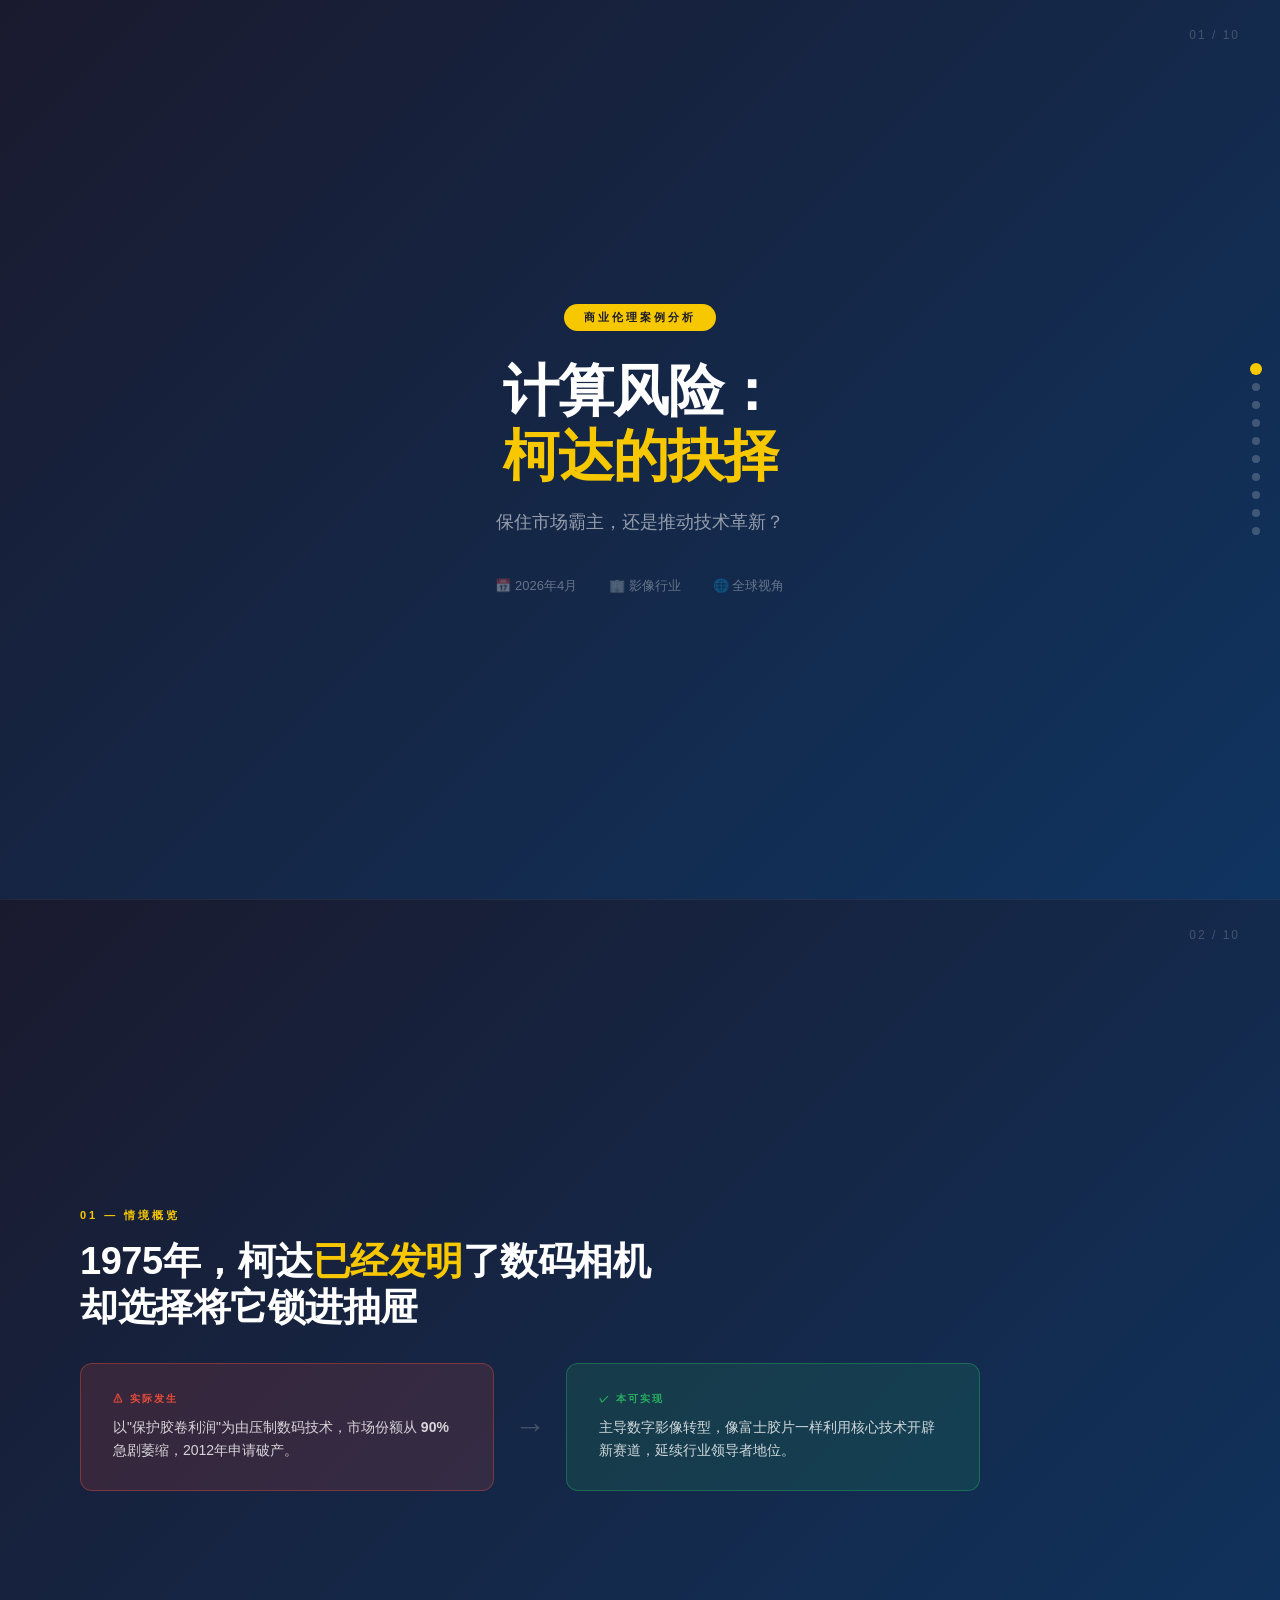
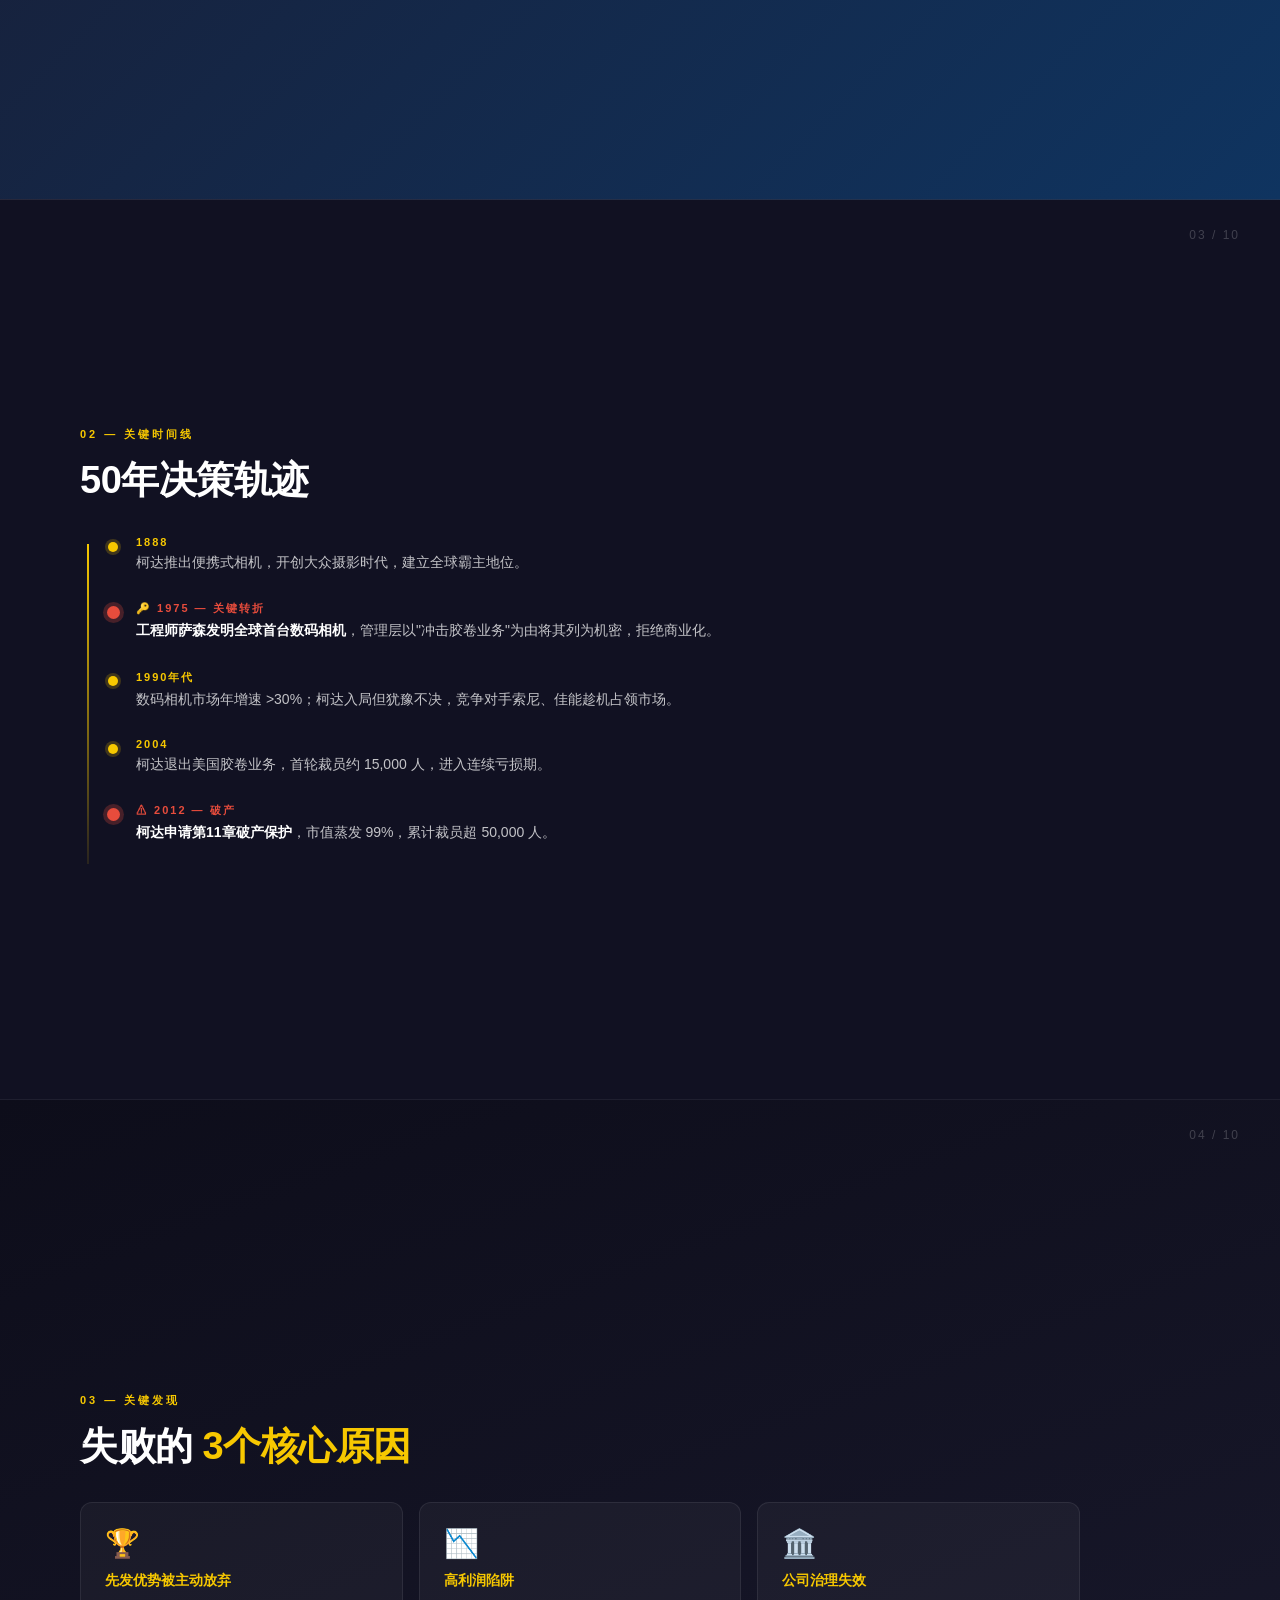
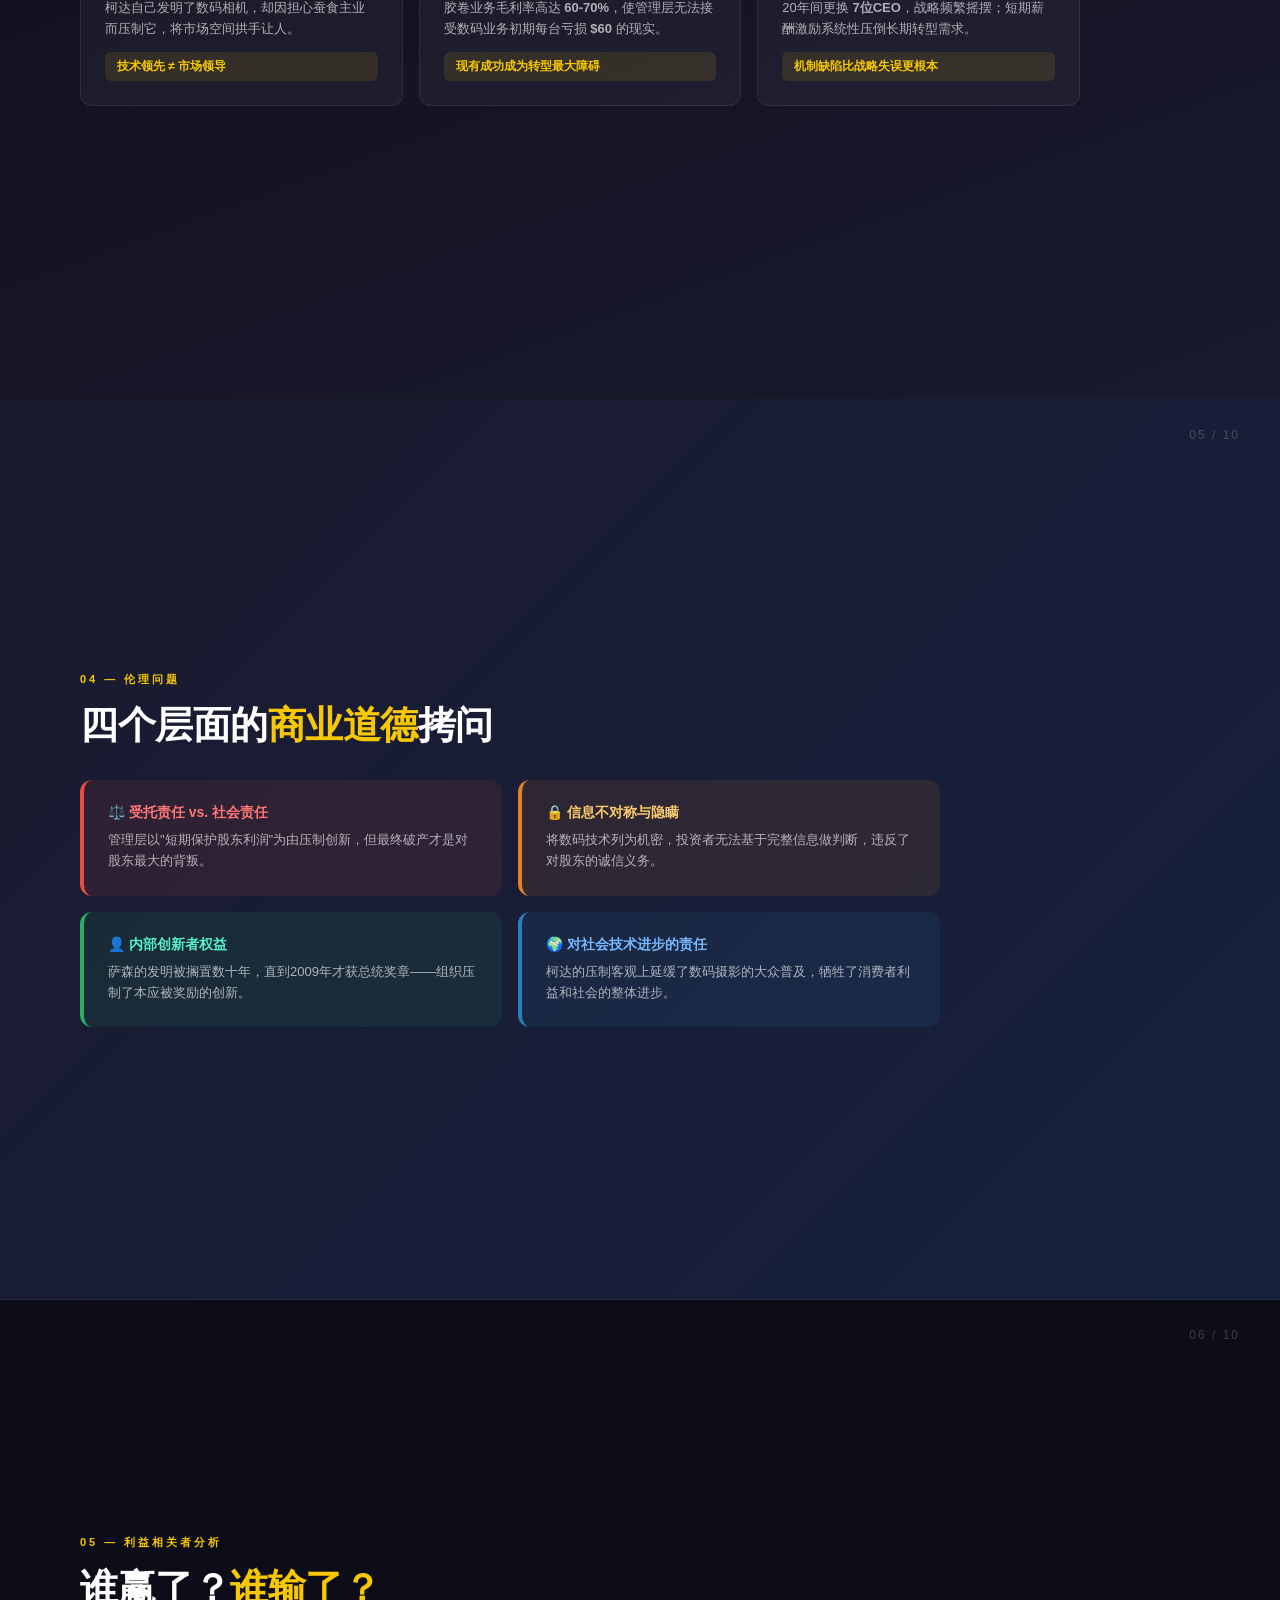
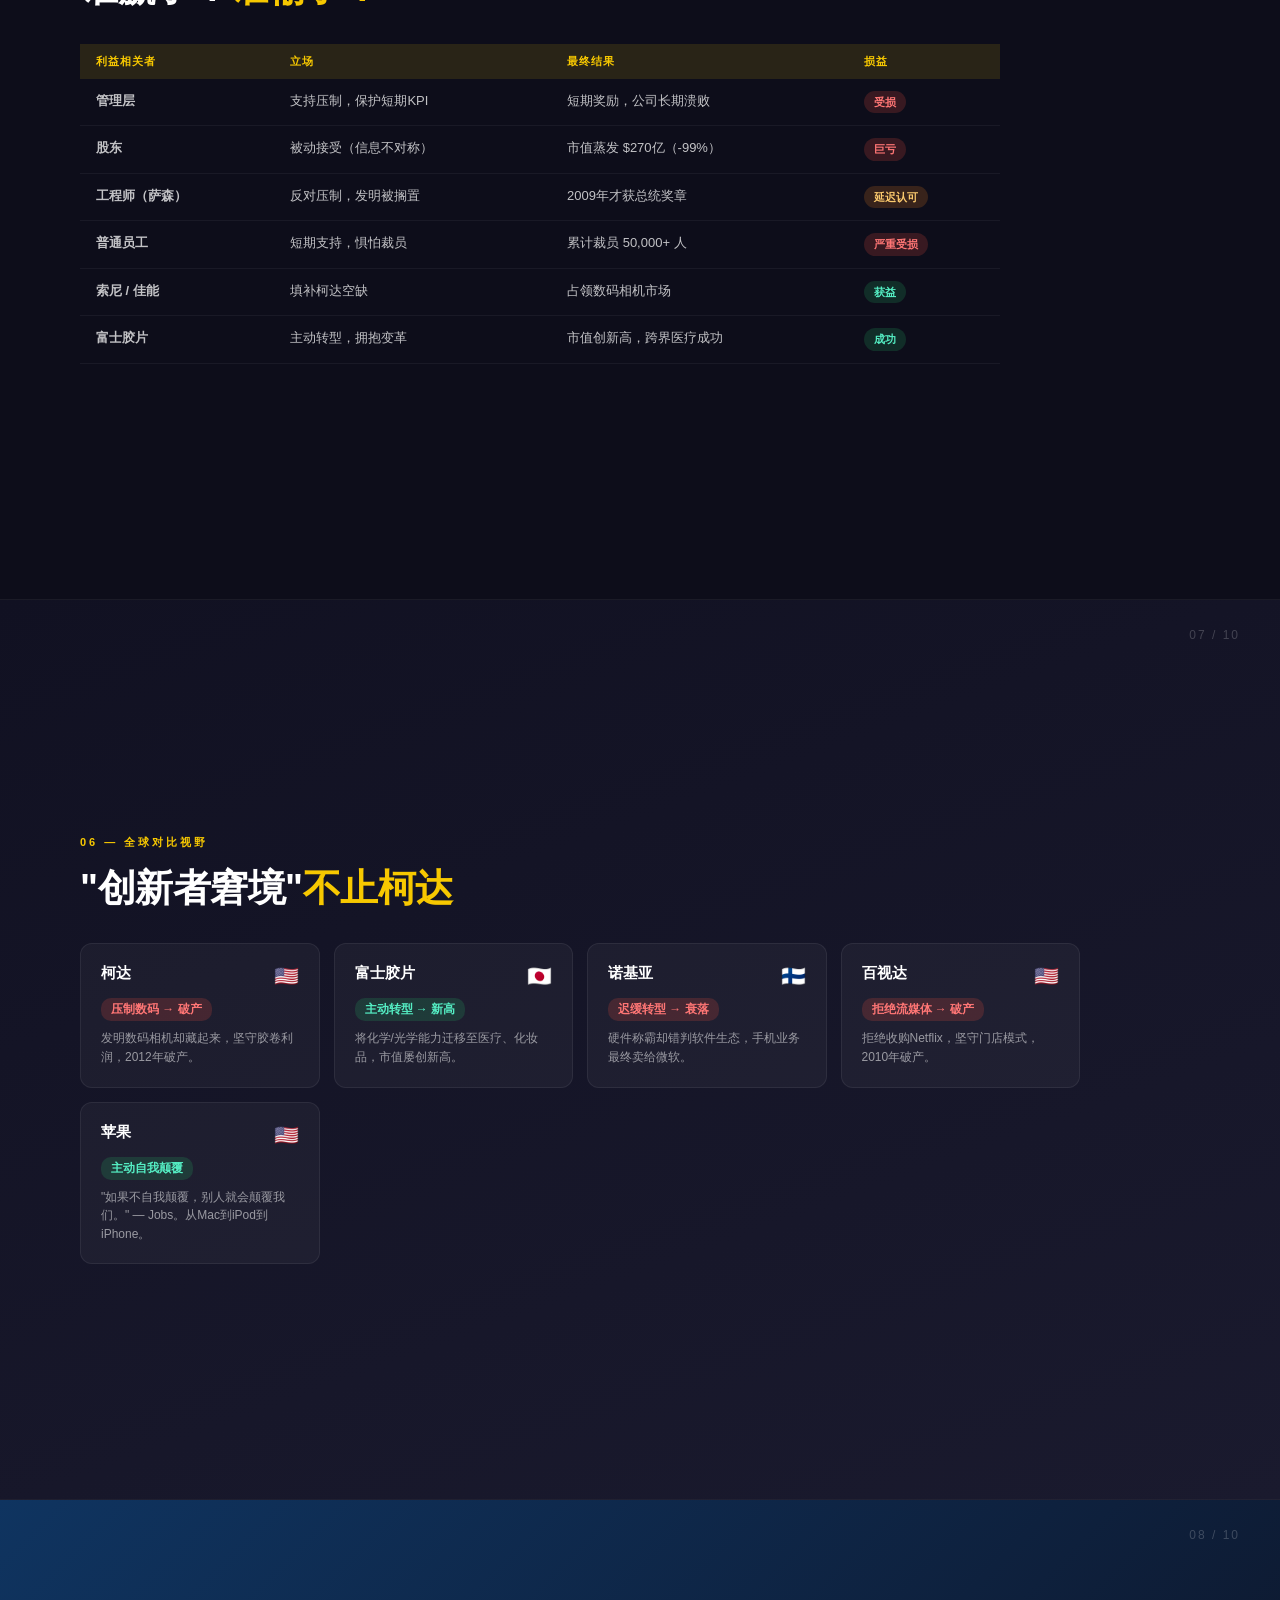
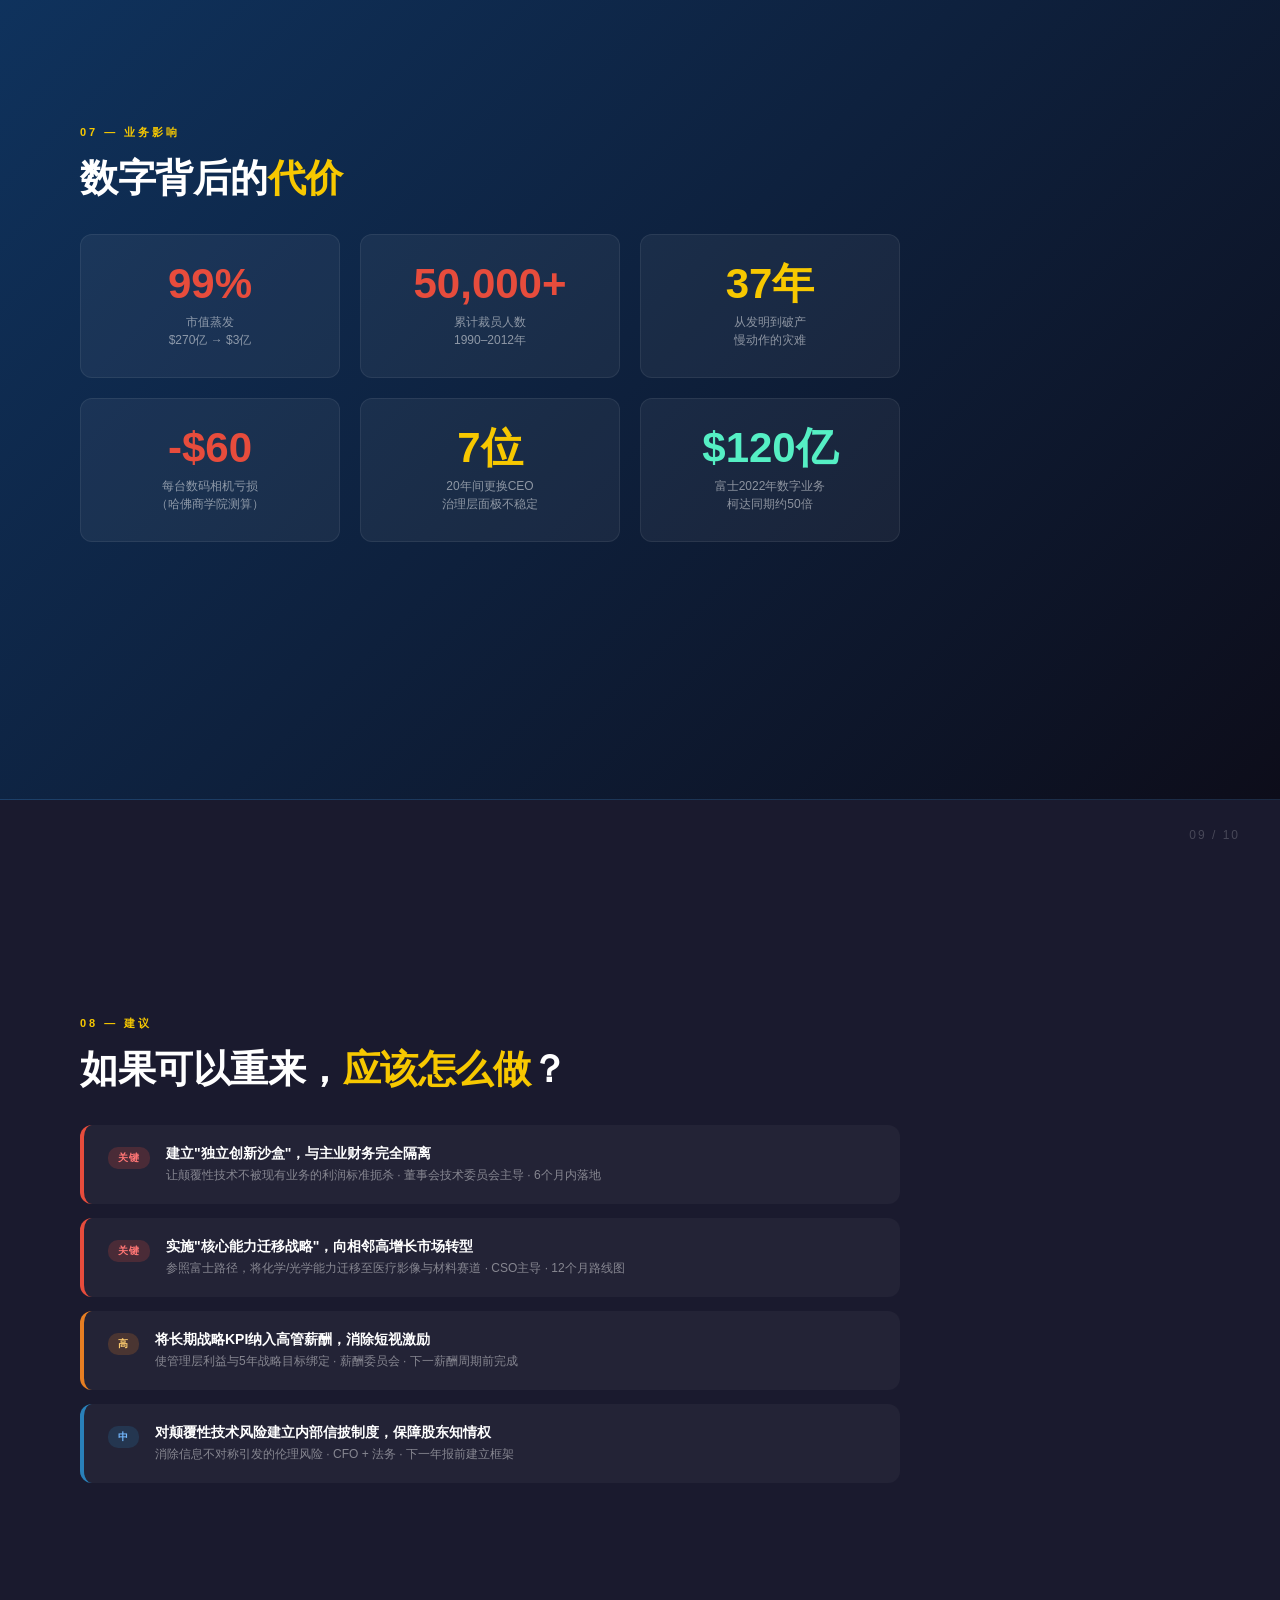
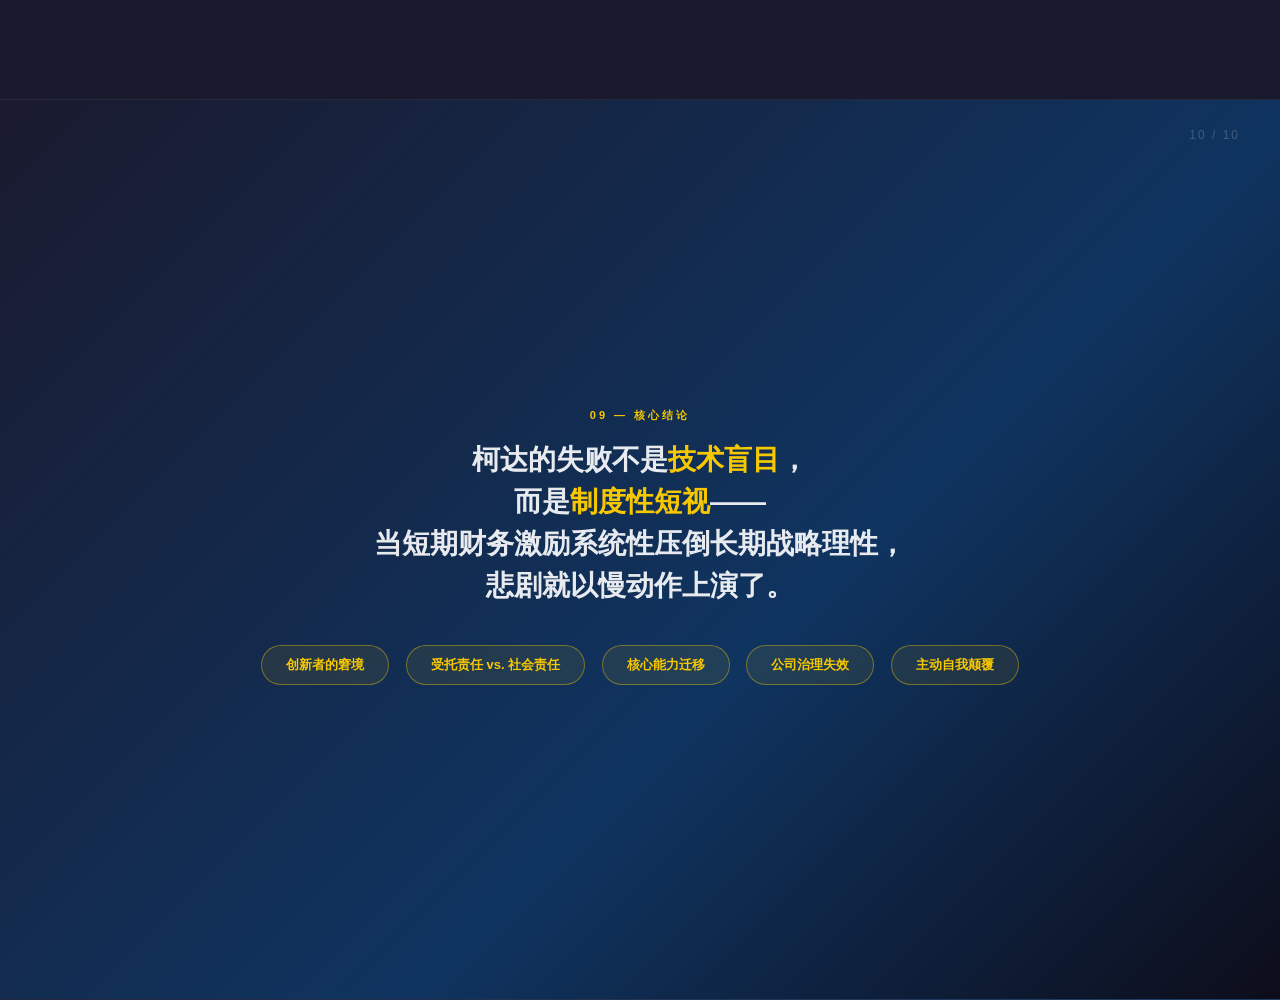
==== Kodak/index.html @ 35715a2c "update" ====
<!DOCTYPE html>
<html lang="zh-CN">
<head>
<meta charset="UTF-8">
<meta name="viewport" content="width=device-width, initial-scale=1.0">
<title>计算风险：柯达的抉择</title>
<link rel="stylesheet" href="./CSS/style.css">
</head>
<body>

<!-- NAV DOTS -->
<nav class="nav-dots">
  <a class="dot" href="#s0" title="封面"></a>
  <a class="dot" href="#s1" title="情境"></a>
  <a class="dot" href="#s2" title="时间线"></a>
  <a class="dot" href="#s3" title="发现"></a>
  <a class="dot" href="#s4" title="伦理"></a>
  <a class="dot" href="#s5" title="利益相关者"></a>
  <a class="dot" href="#s6" title="全球对比"></a>
  <a class="dot" href="#s7" title="影响"></a>
  <a class="dot" href="#s8" title="建议"></a>
  <a class="dot" href="#s9" title="结论"></a>
</nav>

<!-- ── SLIDE 0: COVER ── -->
<section id="s0" class="slide cover">
  <div class="cover-badge">商业伦理案例分析</div>
  <h1>计算风险：<br><em>柯达的抉择</em></h1>
  <p class="cover-sub">保住市场霸主，还是推动技术革新？</p>
  <div class="cover-meta">
    <span>📅 2026年4月</span>
    <span>🏢 影像行业</span>
    <span>🌐 全球视角</span>
  </div>
  <div class="slide-num">01 / 10</div>
</section>

<!-- ── SLIDE 1: SITUATION ── -->
<section id="s1" class="slide situation-bg">
  <div class="label">01 — 情境概览</div>
  <h2>1975年，柯达<em>已经发明</em>了数码相机<br>却选择将它锁进抽屉</h2>
  <div class="gap-row">
    <div class="gap-box now">
      <div class="tag">⚠ 实际发生</div>
      <p>以"保护胶卷利润"为由压制数码技术，市场份额从 <strong>90%</strong> 急剧萎缩，2012年申请破产。</p>
    </div>
    <div class="arrow-mid">→</div>
    <div class="gap-box goal">
      <div class="tag">✓ 本可实现</div>
      <p>主导数字影像转型，像富士胶片一样利用核心技术开辟新赛道，延续行业领导者地位。</p>
    </div>
  </div>
  <div class="slide-num">02 / 10</div>
</section>

<!-- ── SLIDE 2: TIMELINE ── -->
<section id="s2" class="slide timeline-bg">
  <div class="label">02 — 关键时间线</div>
  <h2>50年决策轨迹</h2>
  <div class="tl-wrap">
    <div class="tl-item">
      <div class="tl-year">1888</div>
      <div class="tl-text">柯达推出便携式相机，开创大众摄影时代，建立全球霸主地位。</div>
    </div>
    <div class="tl-item key">
      <div class="tl-year">🔑 1975 — 关键转折</div>
      <div class="tl-text"><strong>工程师萨森发明全球首台数码相机</strong>，管理层以"冲击胶卷业务"为由将其列为机密，拒绝商业化。</div>
    </div>
    <div class="tl-item">
      <div class="tl-year">1990年代</div>
      <div class="tl-text">数码相机市场年增速 >30%；柯达入局但犹豫不决，竞争对手索尼、佳能趁机占领市场。</div>
    </div>
    <div class="tl-item">
      <div class="tl-year">2004</div>
      <div class="tl-text">柯达退出美国胶卷业务，首轮裁员约 15,000 人，进入连续亏损期。</div>
    </div>
    <div class="tl-item key">
      <div class="tl-year">⚠ 2012 — 破产</div>
      <div class="tl-text"><strong>柯达申请第11章破产保护</strong>，市值蒸发 99%，累计裁员超 50,000 人。</div>
    </div>
  </div>
  <div class="slide-num">03 / 10</div>
</section>

<!-- ── SLIDE 3: KEY FINDINGS ── -->
<section id="s3" class="slide findings-bg">
  <div class="label">03 — 关键发现</div>
  <h2>失败的 <em>3个核心原因</em></h2>
  <div class="finding-grid">
    <div class="fcard">
      <div class="fcard-icon">🏆</div>
      <div class="fcard-title">先发优势被主动放弃</div>
      <div class="fcard-text">柯达自己发明了数码相机，却因担心蚕食主业而压制它，将市场空间拱手让人。</div>
      <div class="fcard-impact">技术领先 ≠ 市场领导</div>
    </div>
    <div class="fcard">
      <div class="fcard-icon">📉</div>
      <div class="fcard-title">高利润陷阱</div>
      <div class="fcard-text">胶卷业务毛利率高达 <strong>60-70%</strong>，使管理层无法接受数码业务初期每台亏损 <strong>$60</strong> 的现实。</div>
      <div class="fcard-impact">现有成功成为转型最大障碍</div>
    </div>
    <div class="fcard">
      <div class="fcard-icon">🏛️</div>
      <div class="fcard-title">公司治理失效</div>
      <div class="fcard-text">20年间更换 <strong>7位CEO</strong>，战略频繁摇摆；短期薪酬激励系统性压倒长期转型需求。</div>
      <div class="fcard-impact">机制缺陷比战略失误更根本</div>
    </div>
  </div>
  <div class="slide-num">04 / 10</div>
</section>

<!-- ── SLIDE 4: ETHICS ── -->
<section id="s4" class="slide ethics-bg">
  <div class="label">04 — 伦理问题</div>
  <h2>四个层面的<em>商业道德</em>拷问</h2>
  <div class="ethics-grid">
    <div class="ecard red">
      <div class="ecard-title">⚖️ 受托责任 vs. 社会责任</div>
      <div class="ecard-text">管理层以"短期保护股东利润"为由压制创新，但最终破产才是对股东最大的背叛。</div>
    </div>
    <div class="ecard amber">
      <div class="ecard-title">🔒 信息不对称与隐瞒</div>
      <div class="ecard-text">将数码技术列为机密，投资者无法基于完整信息做判断，违反了对股东的诚信义务。</div>
    </div>
    <div class="ecard green">
      <div class="ecard-title">👤 内部创新者权益</div>
      <div class="ecard-text">萨森的发明被搁置数十年，直到2009年才获总统奖章——组织压制了本应被奖励的创新。</div>
    </div>
    <div class="ecard blue">
      <div class="ecard-title">🌍 对社会技术进步的责任</div>
      <div class="ecard-text">柯达的压制客观上延缓了数码摄影的大众普及，牺牲了消费者利益和社会的整体进步。</div>
    </div>
  </div>
  <div class="slide-num">05 / 10</div>
</section>

<!-- ── SLIDE 5: STAKEHOLDERS ── -->
<section id="s5" class="slide stake-bg">
  <div class="label">05 — 利益相关者分析</div>
  <h2>谁赢了？<em>谁输了？</em></h2>
  <table class="stake-table">
    <thead>
      <tr>
        <th>利益相关者</th>
        <th>立场</th>
        <th>最终结果</th>
        <th>损益</th>
      </tr>
    </thead>
    <tbody>
      <tr>
        <td><strong>管理层</strong></td>
        <td>支持压制，保护短期KPI</td>
        <td>短期奖励，公司长期溃败</td>
        <td><span class="badge badge-red">受损</span></td>
      </tr>
      <tr>
        <td><strong>股东</strong></td>
        <td>被动接受（信息不对称）</td>
        <td>市值蒸发 $270亿（-99%）</td>
        <td><span class="badge badge-red">巨亏</span></td>
      </tr>
      <tr>
        <td><strong>工程师（萨森）</strong></td>
        <td>反对压制，发明被搁置</td>
        <td>2009年才获总统奖章</td>
        <td><span class="badge badge-amber">延迟认可</span></td>
      </tr>
      <tr>
        <td><strong>普通员工</strong></td>
        <td>短期支持，惧怕裁员</td>
        <td>累计裁员 50,000+ 人</td>
        <td><span class="badge badge-red">严重受损</span></td>
      </tr>
      <tr>
        <td><strong>索尼 / 佳能</strong></td>
        <td>填补柯达空缺</td>
        <td>占领数码相机市场</td>
        <td><span class="badge badge-green">获益</span></td>
      </tr>
      <tr>
        <td><strong>富士胶片</strong></td>
        <td>主动转型，拥抱变革</td>
        <td>市值创新高，跨界医疗成功</td>
        <td><span class="badge badge-green">成功</span></td>
      </tr>
    </tbody>
  </table>
  <div class="slide-num">06 / 10</div>
</section>

<!-- ── SLIDE 6: GLOBAL ── -->
<section id="s6" class="slide global-bg">
  <div class="label">06 — 全球对比视野</div>
  <h2>"创新者窘境"<em>不止柯达</em></h2>
  <div class="compare-cards">
    <div class="ccard">
      <div class="ccard-top">
        <div class="ccard-name">柯达</div>
        <div class="ccard-country">🇺🇸</div>
      </div>
      <span class="ccard-result r-fail">压制数码 → 破产</span>
      <div class="ccard-text">发明数码相机却藏起来，坚守胶卷利润，2012年破产。</div>
    </div>
    <div class="ccard">
      <div class="ccard-top">
        <div class="ccard-name">富士胶片</div>
        <div class="ccard-country">🇯🇵</div>
      </div>
      <span class="ccard-result r-win">主动转型 → 新高</span>
      <div class="ccard-text">将化学/光学能力迁移至医疗、化妆品，市值屡创新高。</div>
    </div>
    <div class="ccard">
      <div class="ccard-top">
        <div class="ccard-name">诺基亚</div>
        <div class="ccard-country">🇫🇮</div>
      </div>
      <span class="ccard-result r-fail">迟缓转型 → 衰落</span>
      <div class="ccard-text">硬件称霸却错判软件生态，手机业务最终卖给微软。</div>
    </div>
    <div class="ccard">
      <div class="ccard-top">
        <div class="ccard-name">百视达</div>
        <div class="ccard-country">🇺🇸</div>
      </div>
      <span class="ccard-result r-fail">拒绝流媒体 → 破产</span>
      <div class="ccard-text">拒绝收购Netflix，坚守门店模式，2010年破产。</div>
    </div>
    <div class="ccard">
      <div class="ccard-top">
        <div class="ccard-name">苹果</div>
        <div class="ccard-country">🇺🇸</div>
      </div>
      <span class="ccard-result r-win">主动自我颠覆</span>
      <div class="ccard-text">"如果不自我颠覆，别人就会颠覆我们。" — Jobs。从Mac到iPod到iPhone。</div>
    </div>
  </div>
  <div class="slide-num">07 / 10</div>
</section>

<!-- ── SLIDE 7: NUMBERS ── -->
<section id="s7" class="slide impact-bg">
  <div class="label">07 — 业务影响</div>
  <h2>数字背后的<em>代价</em></h2>
  <div class="stat-grid">
    <div class="stat-box r">
      <div class="stat-num">99%</div>
      <div class="stat-label">市值蒸发<br>$270亿 → $3亿</div>
    </div>
    <div class="stat-box r">
      <div class="stat-num">50,000+</div>
      <div class="stat-label">累计裁员人数<br>1990–2012年</div>
    </div>
    <div class="stat-box y">
      <div class="stat-num">37年</div>
      <div class="stat-label">从发明到破产<br>慢动作的灾难</div>
    </div>
    <div class="stat-box r">
      <div class="stat-num">-$60</div>
      <div class="stat-label">每台数码相机亏损<br>（哈佛商学院测算）</div>
    </div>
    <div class="stat-box y">
      <div class="stat-num">7位</div>
      <div class="stat-label">20年间更换CEO<br>治理层面极不稳定</div>
    </div>
    <div class="stat-box g">
      <div class="stat-num">$120亿</div>
      <div class="stat-label">富士2022年数字业务<br>柯达同期约50倍</div>
    </div>
  </div>
  <div class="slide-num">08 / 10</div>
</section>

<!-- ── SLIDE 8: RECOMMENDATIONS ── -->
<section id="s8" class="slide rec-bg">
  <div class="label">08 — 建议</div>
  <h2>如果可以重来，<em>应该怎么做</em>？</h2>
  <div class="rec-list">
    <div class="rec-item c1">
      <span class="rec-priority p-crit">关键</span>
      <div class="rec-body">
        <div class="rec-title">建立"独立创新沙盒"，与主业财务完全隔离</div>
        <div class="rec-meta">让颠覆性技术不被现有业务的利润标准扼杀 · 董事会技术委员会主导 · 6个月内落地</div>
      </div>
    </div>
    <div class="rec-item c2">
      <span class="rec-priority p-crit">关键</span>
      <div class="rec-body">
        <div class="rec-title">实施"核心能力迁移战略"，向相邻高增长市场转型</div>
        <div class="rec-meta">参照富士路径，将化学/光学能力迁移至医疗影像与材料赛道 · CSO主导 · 12个月路线图</div>
      </div>
    </div>
    <div class="rec-item c3">
      <span class="rec-priority p-high">高</span>
      <div class="rec-body">
        <div class="rec-title">将长期战略KPI纳入高管薪酬，消除短视激励</div>
        <div class="rec-meta">使管理层利益与5年战略目标绑定 · 薪酬委员会 · 下一薪酬周期前完成</div>
      </div>
    </div>
    <div class="rec-item c4">
      <span class="rec-priority p-mid">中</span>
      <div class="rec-body">
        <div class="rec-title">对颠覆性技术风险建立内部信披制度，保障股东知情权</div>
        <div class="rec-meta">消除信息不对称引发的伦理风险 · CFO + 法务 · 下一年报前建立框架</div>
      </div>
    </div>
  </div>
  <div class="slide-num">09 / 10</div>
</section>

<!-- ── SLIDE 9: CONCLUSION ── -->
<section id="s9" class="slide conclusion-bg">
  <div class="label">09 — 核心结论</div>
  <p class="conclusion-quote">
    柯达的失败不是<em>技术盲目</em>，<br>
    而是<em>制度性短视</em>——<br>
    当短期财务激励系统性压倒长期战略理性，<br>
    悲剧就以慢动作上演了。
  </p>
  <div>
    <span class="key-pill">创新者的窘境</span>
    <span class="key-pill">受托责任 vs. 社会责任</span>
    <span class="key-pill">核心能力迁移</span>
    <span class="key-pill">公司治理失效</span>
    <span class="key-pill">主动自我颠覆</span>
  </div>
  <div class="slide-num">10 / 10</div>
</section>

<script src="./JavaScript/main.js"></script>
</body>
</html>
---- Kodak/CSS/style.css ----
*, *::before, *::after { box-sizing: border-box; margin: 0; padding: 0; }
:root {
  --yellow: #F7C800;
  --dark:   #1A1A2E;
  --mid:    #16213E;
  --red:    #E74C3C;
  --green:  #27AE60;
  --blue:   #2980B9;
  --white:  #FFFFFF;
  --gray:   #95A5A6;
}

html { scroll-behavior: smooth; }

body {
  font-family: 'PingFang SC', 'Microsoft YaHei', sans-serif;
  background: #0D0D1A;
  color: var(--white);
  overflow-x: hidden;
}

/* ── SLIDE BASE ── */
.slide {
  min-height: 100vh;
  display: flex;
  flex-direction: column;
  justify-content: center;
  padding: 60px 80px;
  position: relative;
  border-bottom: 1px solid rgba(255,255,255,0.06);
}
@media (max-width: 700px) {
  .slide { padding: 48px 28px; }
}

.slide-num {
  position: absolute;
  top: 28px; right: 40px;
  font-size: 12px;
  color: rgba(255,255,255,0.2);
  letter-spacing: 2px;
}

/* ── SLIDE 0: COVER ── */
.cover {
  background: linear-gradient(135deg, #1A1A2E 0%, #0F3460 100%);
  align-items: center;
  text-align: center;
}
.cover-badge {
  display: inline-block;
  background: var(--yellow);
  color: var(--dark);
  font-size: 11px;
  font-weight: 800;
  letter-spacing: 3px;
  text-transform: uppercase;
  padding: 6px 20px;
  border-radius: 20px;
  margin-bottom: 28px;
}
.cover h1 {
  font-size: clamp(28px, 5vw, 56px);
  font-weight: 900;
  line-height: 1.15;
  margin-bottom: 20px;
  letter-spacing: -1px;
}
.cover h1 em { color: var(--yellow); font-style: normal; }
.cover-sub {
  font-size: clamp(14px, 2vw, 18px);
  color: rgba(255,255,255,0.55);
  max-width: 600px;
  line-height: 1.6;
  margin-bottom: 40px;
}
.cover-meta {
  display: flex;
  gap: 32px;
  flex-wrap: wrap;
  justify-content: center;
  font-size: 13px;
  color: rgba(255,255,255,0.35);
}

/* ── SECTION LABEL ── */
.label {
  font-size: 11px;
  font-weight: 700;
  letter-spacing: 3px;
  text-transform: uppercase;
  color: var(--yellow);
  margin-bottom: 16px;
}

/* ── BIG HEADING ── */
h2 {
  font-size: clamp(22px, 3.5vw, 38px);
  font-weight: 800;
  line-height: 1.2;
  margin-bottom: 32px;
  letter-spacing: -0.5px;
}
h2 em { color: var(--yellow); font-style: normal; }

/* ── SLIDE 1: SITUATION ── */
.situation-bg {
  background: linear-gradient(135deg, #1A1A2E, #0F3460);
}
.gap-row {
  display: grid;
  grid-template-columns: 1fr auto 1fr;
  gap: 0;
  align-items: center;
  max-width: 900px;
}
.gap-box {
  padding: 28px 32px;
  border-radius: 12px;
}
.gap-box.now { background: rgba(231,76,60,0.15); border: 1px solid rgba(231,76,60,0.4); }
.gap-box.goal { background: rgba(39,174,96,0.15); border: 1px solid rgba(39,174,96,0.4); }
.gap-box .tag {
  font-size: 10px; font-weight: 700; letter-spacing: 2px; text-transform: uppercase;
  margin-bottom: 10px;
}
.gap-box.now .tag { color: var(--red); }
.gap-box.goal .tag { color: var(--green); }
.gap-box p { font-size: 14px; color: rgba(255,255,255,0.8); line-height: 1.65; }
.arrow-mid {
  font-size: 32px;
  color: rgba(255,255,255,0.2);
  padding: 0 20px;
  text-align: center;
}

/* ── SLIDE 2: TIMELINE ── */
.timeline-bg {
  background: #111122;
}
.tl-wrap {
  display: flex;
  flex-direction: column;
  gap: 0;
  max-width: 760px;
  position: relative;
  padding-left: 32px;
}
.tl-wrap::before {
  content: '';
  position: absolute; left: 7px; top: 8px; bottom: 8px;
  width: 2px;
  background: linear-gradient(to bottom, var(--yellow), rgba(247,200,0,0.1));
}
.tl-item {
  position: relative;
  padding: 0 0 28px 24px;
}
.tl-item::before {
  content: '';
  position: absolute; left: -4px; top: 6px;
  width: 10px; height: 10px;
  border-radius: 50%;
  background: var(--yellow);
  box-shadow: 0 0 0 3px rgba(247,200,0,0.2);
}
.tl-item.key::before {
  background: var(--red);
  box-shadow: 0 0 0 4px rgba(231,76,60,0.25);
  width: 13px; height: 13px;
  left: -5.5px; top: 5px;
}
.tl-year {
  font-size: 11px; font-weight: 700; color: var(--yellow);
  letter-spacing: 2px; margin-bottom: 3px;
}
.tl-item.key .tl-year { color: var(--red); }
.tl-text { font-size: 14px; color: rgba(255,255,255,0.75); line-height: 1.6; }
.tl-text strong { color: var(--white); }

/* ── SLIDE 3: FINDINGS ── */
.findings-bg {
  background: linear-gradient(160deg, #0D0D1A, #1a1a2e);
}
.finding-grid {
  display: grid;
  grid-template-columns: repeat(auto-fit, minmax(260px, 1fr));
  gap: 16px;
  max-width: 1000px;
}
.fcard {
  background: rgba(255,255,255,0.04);
  border: 1px solid rgba(255,255,255,0.08);
  border-radius: 12px;
  padding: 24px;
}
.fcard-icon { font-size: 28px; margin-bottom: 12px; }
.fcard-title { font-size: 14px; font-weight: 700; margin-bottom: 8px; color: var(--yellow); }
.fcard-text { font-size: 13px; color: rgba(255,255,255,0.65); line-height: 1.6; }
.fcard-impact {
  margin-top: 12px;
  padding: 6px 12px;
  border-radius: 6px;
  font-size: 12px;
  font-weight: 600;
  background: rgba(247,200,0,0.1);
  color: var(--yellow);
}

/* ── SLIDE 4: ETHICS ── */
.ethics-bg {
  background: linear-gradient(135deg, #1A1A2E 0%, #16213E 100%);
}
.ethics-grid {
  display: grid;
  grid-template-columns: repeat(2, 1fr);
  gap: 16px;
  max-width: 860px;
}
@media (max-width: 600px) { .ethics-grid { grid-template-columns: 1fr; } }
.ecard {
  padding: 24px;
  border-radius: 12px;
  border-left: 4px solid;
}
.ecard.red   { background: rgba(231,76,60,0.1);  border-color: var(--red);   }
.ecard.amber { background: rgba(230,126,34,0.1); border-color: #E67E22; }
.ecard.green { background: rgba(39,174,96,0.1);  border-color: var(--green); }
.ecard.blue  { background: rgba(41,128,185,0.1); border-color: var(--blue);  }
.ecard-title { font-size: 14px; font-weight: 700; margin-bottom: 8px; }
.ecard.red .ecard-title   { color: #FF7675; }
.ecard.amber .ecard-title { color: #FDCB6E; }
.ecard.green .ecard-title { color: #55EFC4; }
.ecard.blue .ecard-title  { color: #74B9FF; }
.ecard-text { font-size: 13px; color: rgba(255,255,255,0.65); line-height: 1.6; }

/* ── SLIDE 5: STAKEHOLDERS ── */
.stake-bg { background: #0D0D1A; }
.stake-table {
  width: 100%;
  max-width: 920px;
  border-collapse: collapse;
  font-size: 13px;
}
.stake-table th {
  background: rgba(247,200,0,0.12);
  color: var(--yellow);
  padding: 10px 16px;
  text-align: left;
  font-size: 11px;
  font-weight: 700;
  letter-spacing: 1px;
  text-transform: uppercase;
}
.stake-table td {
  padding: 12px 16px;
  border-bottom: 1px solid rgba(255,255,255,0.05);
  color: rgba(255,255,255,0.75);
  vertical-align: top;
  line-height: 1.5;
}
.stake-table tr:hover td { background: rgba(255,255,255,0.03); }
.badge {
  display: inline-block;
  padding: 3px 10px; border-radius: 12px;
  font-size: 11px; font-weight: 700;
}
.badge-red   { background: rgba(231,76,60,0.2);  color: #FF7675; }
.badge-green { background: rgba(39,174,96,0.2);  color: #55EFC4; }
.badge-amber { background: rgba(230,126,34,0.2); color: #FDCB6E; }

/* ── SLIDE 6: GLOBAL COMPARE ── */
.global-bg { background: linear-gradient(160deg, #111122, #1A1A2E); }
.compare-cards {
  display: grid;
  grid-template-columns: repeat(auto-fit, minmax(220px, 1fr));
  gap: 14px;
  max-width: 1000px;
}
.ccard {
  padding: 20px;
  border-radius: 12px;
  background: rgba(255,255,255,0.04);
  border: 1px solid rgba(255,255,255,0.07);
}
.ccard-top {
  display: flex; justify-content: space-between; align-items: flex-start;
  margin-bottom: 10px;
}
.ccard-name { font-size: 15px; font-weight: 800; }
.ccard-country { font-size: 20px; }
.ccard-result {
  font-size: 12px; font-weight: 700;
  padding: 3px 10px; border-radius: 10px;
  margin-bottom: 8px; display: inline-block;
}
.r-fail { background: rgba(231,76,60,0.2); color: #FF7675; }
.r-win  { background: rgba(39,174,96,0.2); color: #55EFC4; }
.r-part { background: rgba(230,126,34,0.2); color: #FDCB6E; }
.ccard-text { font-size: 12px; color: rgba(255,255,255,0.55); line-height: 1.55; }

/* ── SLIDE 7: IMPACT NUMBERS ── */
.impact-bg { background: linear-gradient(135deg, #0F3460, #0D0D1A); }
.stat-grid {
  display: grid;
  grid-template-columns: repeat(3, 1fr);
  gap: 20px;
  max-width: 820px;
  margin-bottom: 32px;
}
@media (max-width: 600px) { .stat-grid { grid-template-columns: repeat(2, 1fr); } }
.stat-box {
  text-align: center;
  padding: 28px 20px;
  border-radius: 12px;
  background: rgba(255,255,255,0.05);
  border: 1px solid rgba(255,255,255,0.07);
}
.stat-num {
  font-size: clamp(28px, 4vw, 42px);
  font-weight: 900;
  line-height: 1;
  margin-bottom: 8px;
}
.stat-label { font-size: 12px; color: rgba(255,255,255,0.5); line-height: 1.5; }
.stat-box.r .stat-num { color: var(--red); }
.stat-box.y .stat-num { color: var(--yellow); }
.stat-box.g .stat-num { color: #55EFC4; }

/* ── SLIDE 8: RECOMMENDATIONS ── */
.rec-bg { background: #1A1A2E; }
.rec-list { display: flex; flex-direction: column; gap: 14px; max-width: 820px; }
.rec-item {
  display: flex; gap: 16px; align-items: flex-start;
  padding: 20px 24px;
  background: rgba(255,255,255,0.04);
  border-radius: 12px;
  border-left: 4px solid;
}
.rec-item.c1 { border-color: var(--red); }
.rec-item.c2 { border-color: var(--red); }
.rec-item.c3 { border-color: #E67E22; }
.rec-item.c4 { border-color: var(--blue); }
.rec-priority {
  font-size: 10px; font-weight: 800; letter-spacing: 1px;
  padding: 4px 10px; border-radius: 10px;
  white-space: nowrap; margin-top: 2px;
}
.p-crit { background: rgba(231,76,60,0.2); color: #FF7675; }
.p-high { background: rgba(230,126,34,0.2); color: #FDCB6E; }
.p-mid  { background: rgba(41,128,185,0.2); color: #74B9FF; }
.rec-body { flex: 1; }
.rec-title { font-size: 14px; font-weight: 700; margin-bottom: 4px; }
.rec-meta { font-size: 12px; color: rgba(255,255,255,0.45); }

/* ── SLIDE 9: CONCLUSION ── */
.conclusion-bg {
  background: linear-gradient(135deg, #1A1A2E 0%, #0F3460 60%, #0D0D1A 100%);
  align-items: center;
  text-align: center;
}
.conclusion-quote {
  font-size: clamp(18px, 3vw, 28px);
  font-weight: 700;
  line-height: 1.5;
  max-width: 760px;
  color: rgba(255,255,255,0.9);
  margin-bottom: 32px;
}
.conclusion-quote em { color: var(--yellow); font-style: normal; }
.key-pill {
  display: inline-block;
  padding: 10px 24px;
  border-radius: 30px;
  border: 1px solid rgba(247,200,0,0.4);
  background: rgba(247,200,0,0.08);
  font-size: 13px;
  color: var(--yellow);
  font-weight: 600;
  margin: 6px;
}

/* ── NAV DOTS ── */
.nav-dots {
  position: fixed;
  right: 20px;
  top: 50%;
  transform: translateY(-50%);
  display: flex;
  flex-direction: column;
  gap: 10px;
  z-index: 200;
}
.dot {
  width: 8px; height: 8px;
  border-radius: 50%;
  background: rgba(255,255,255,0.2);
  cursor: pointer;
  transition: background 0.2s, transform 0.2s;
  text-decoration: none;
}
.dot:hover { background: var(--yellow); transform: scale(1.4); }

@media (max-width: 700px) { .nav-dots { display: none; } }
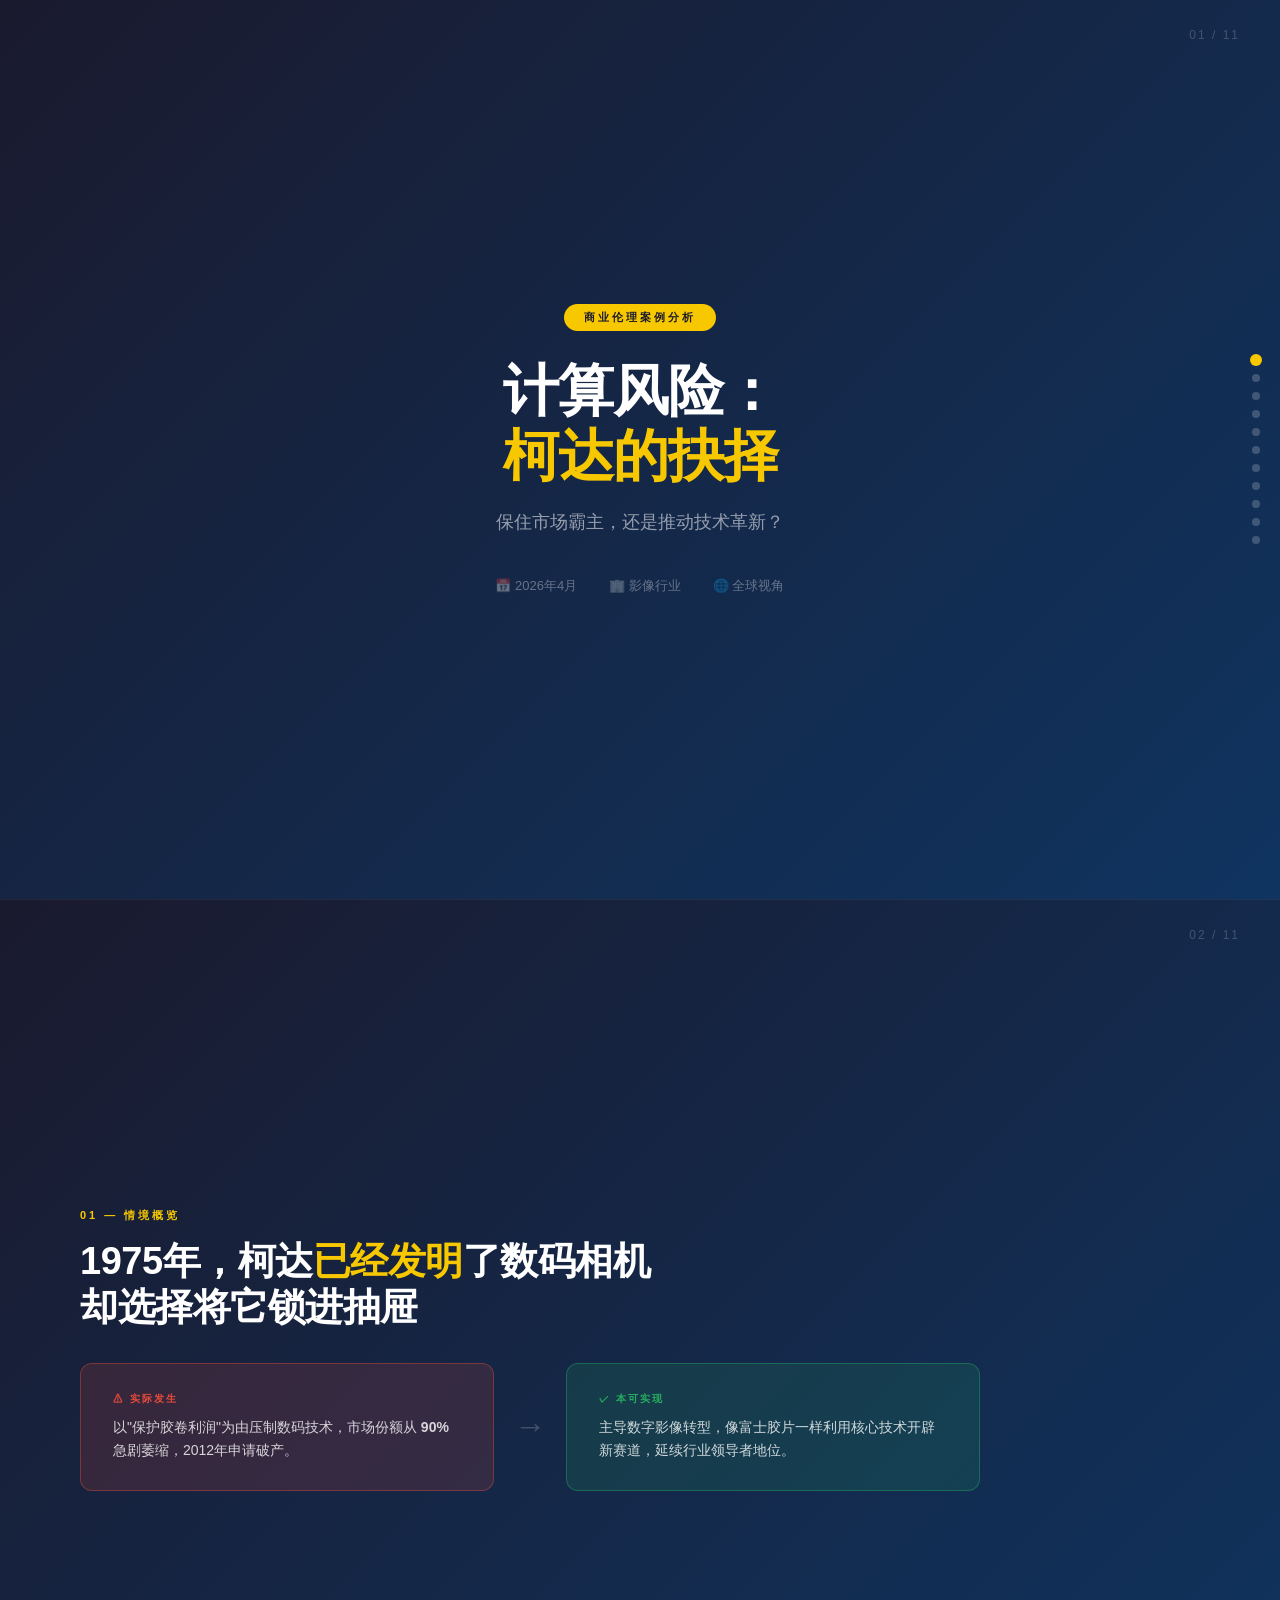
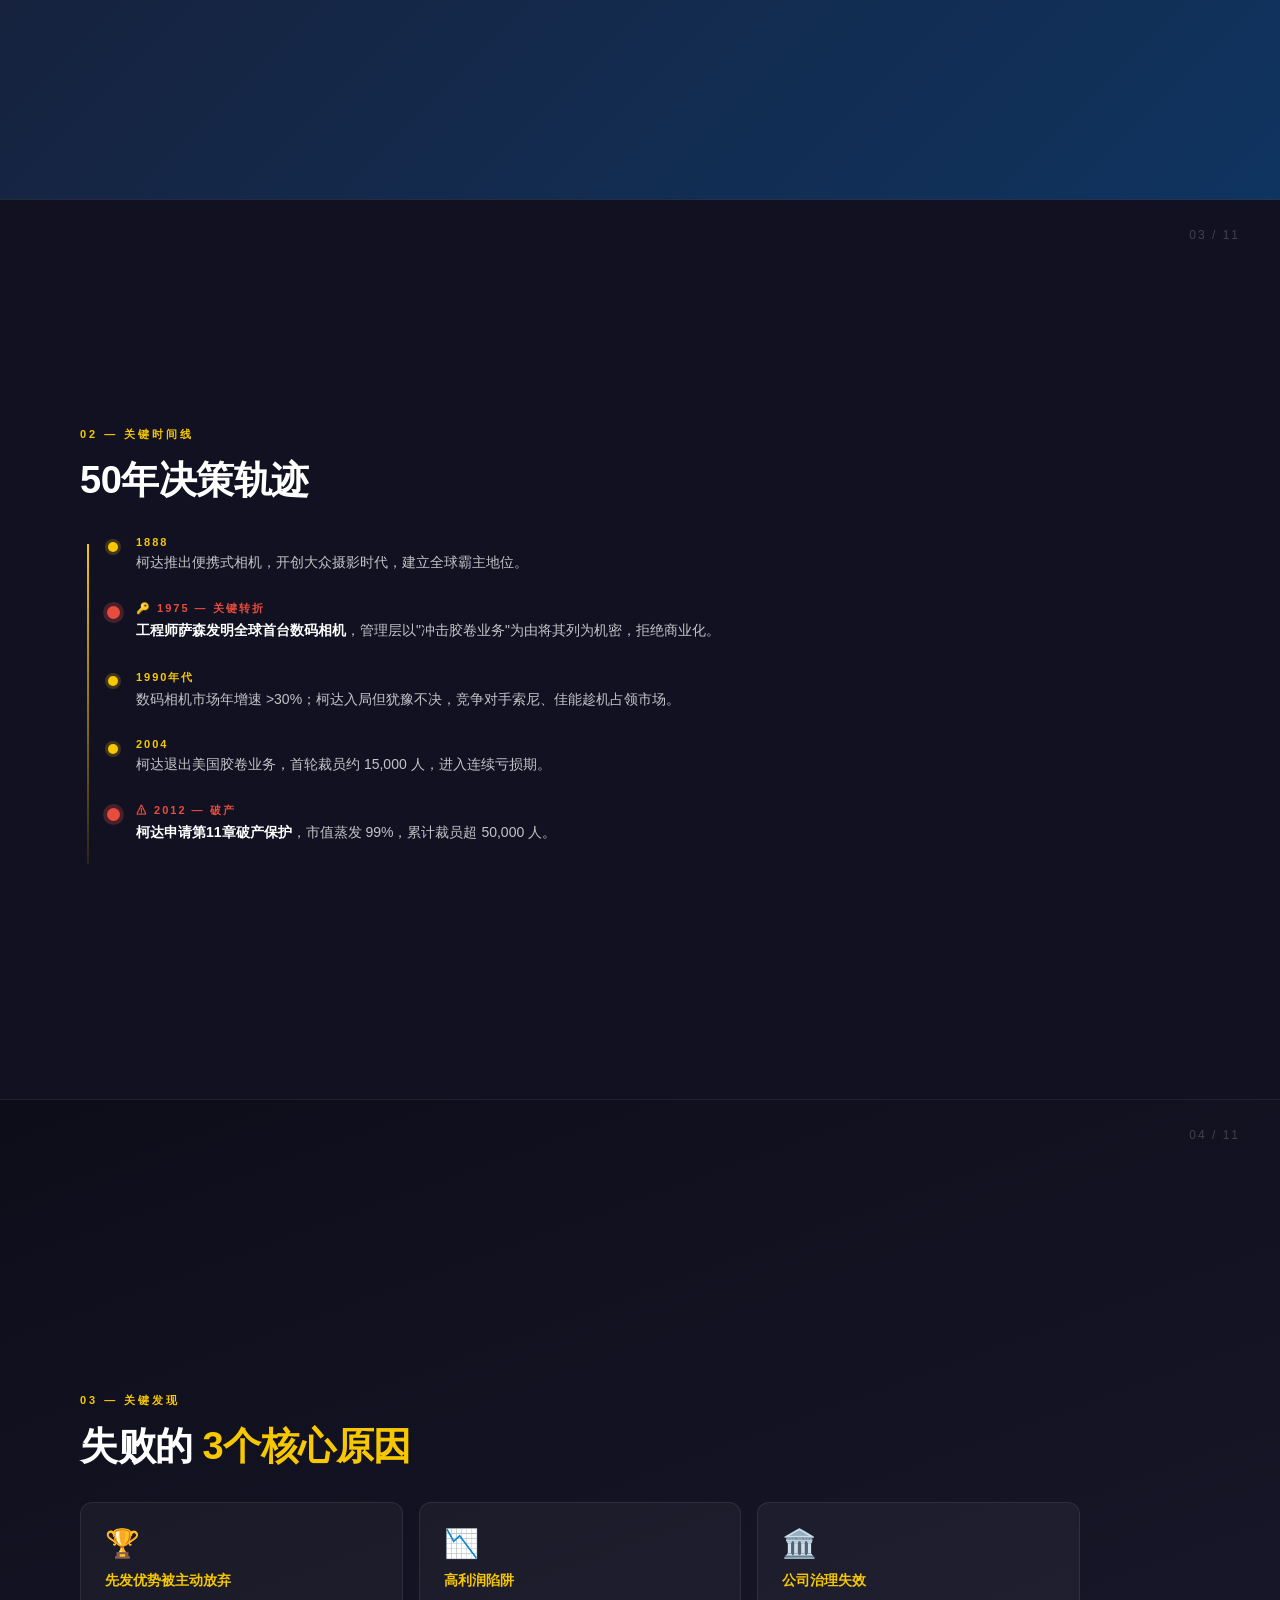
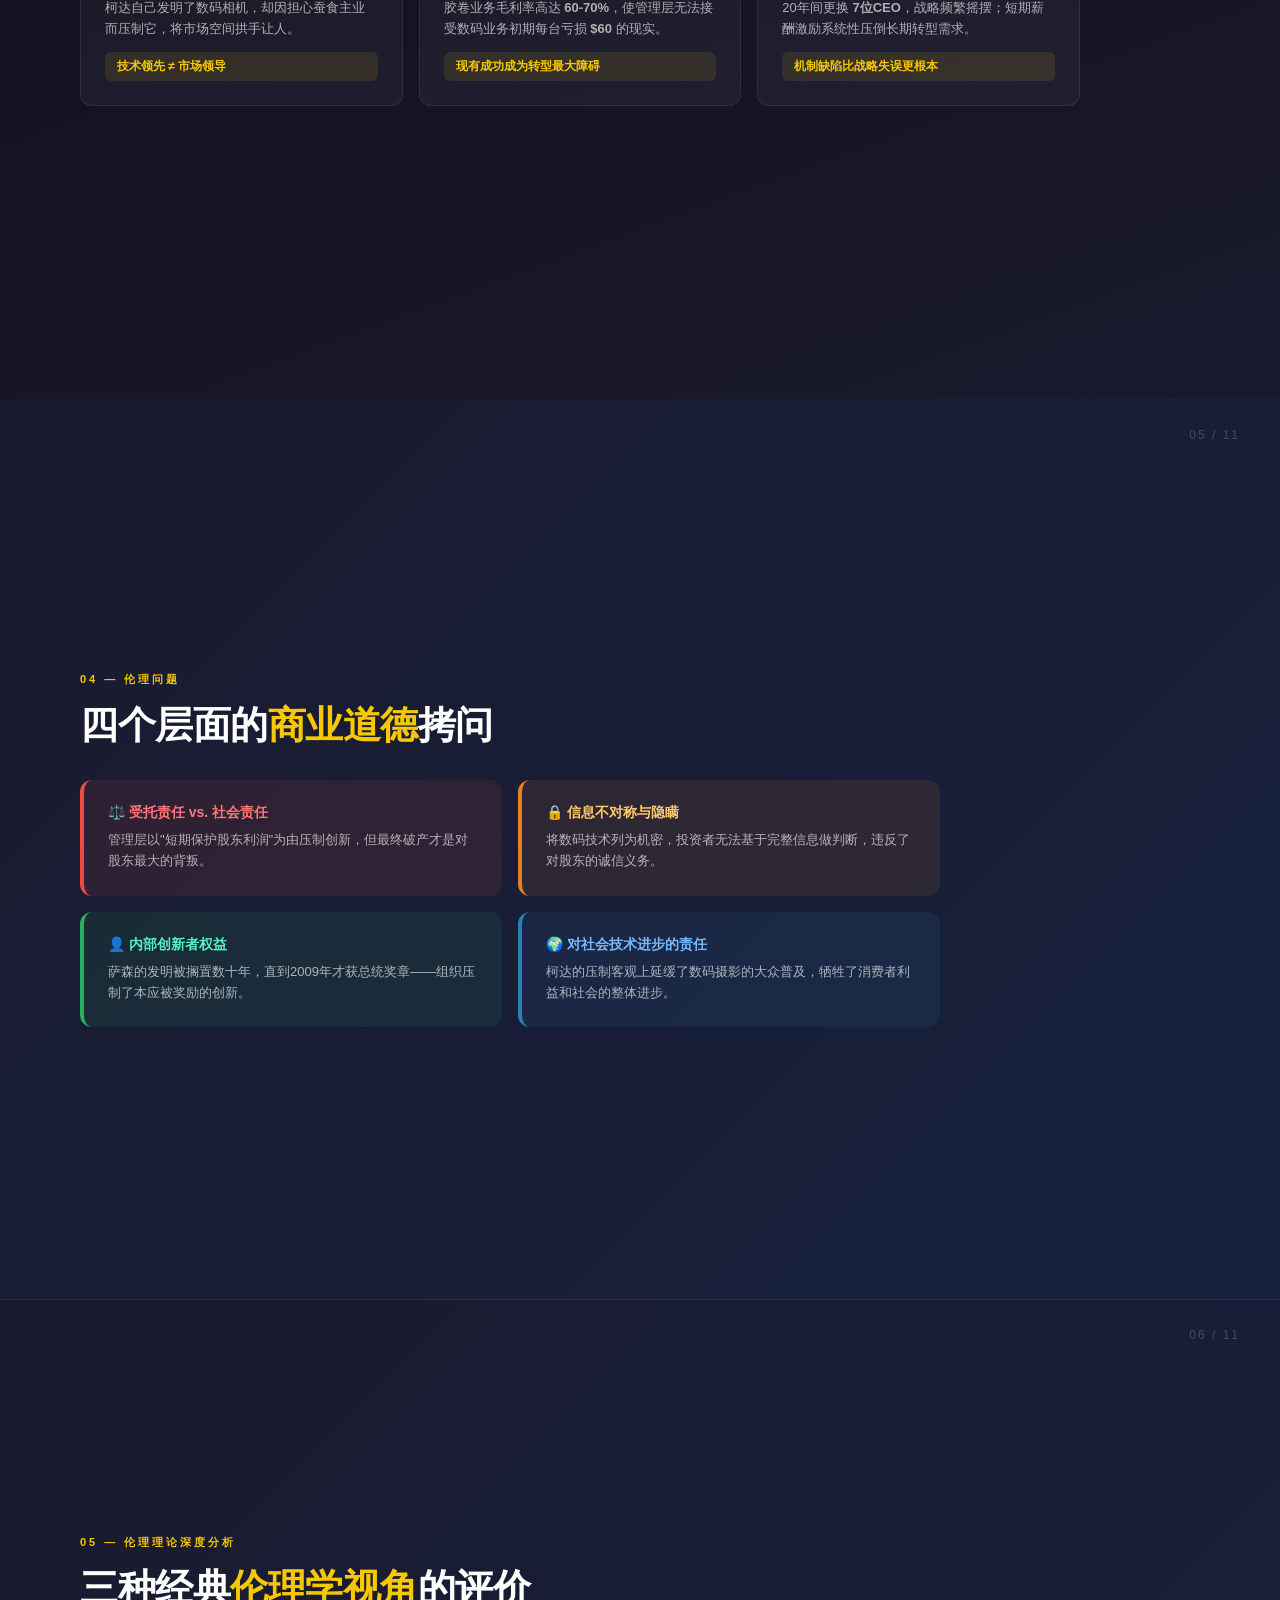
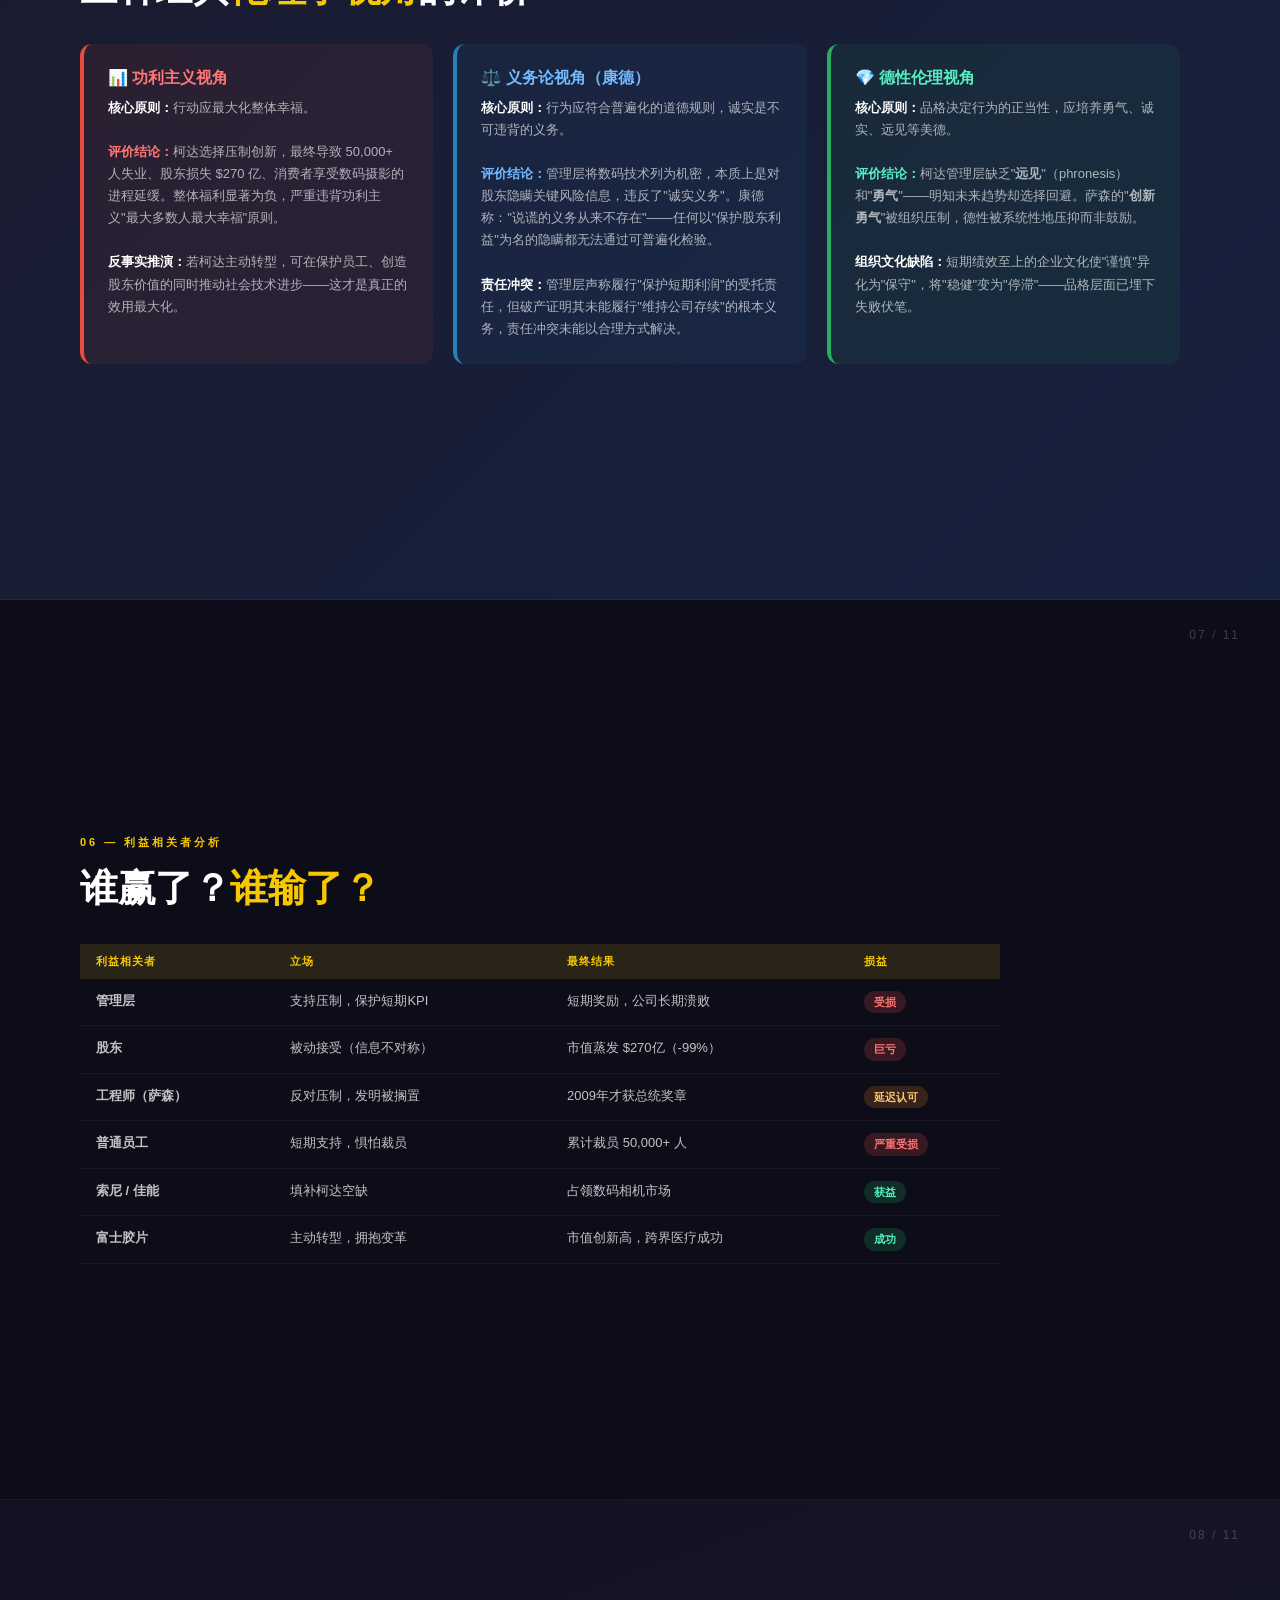
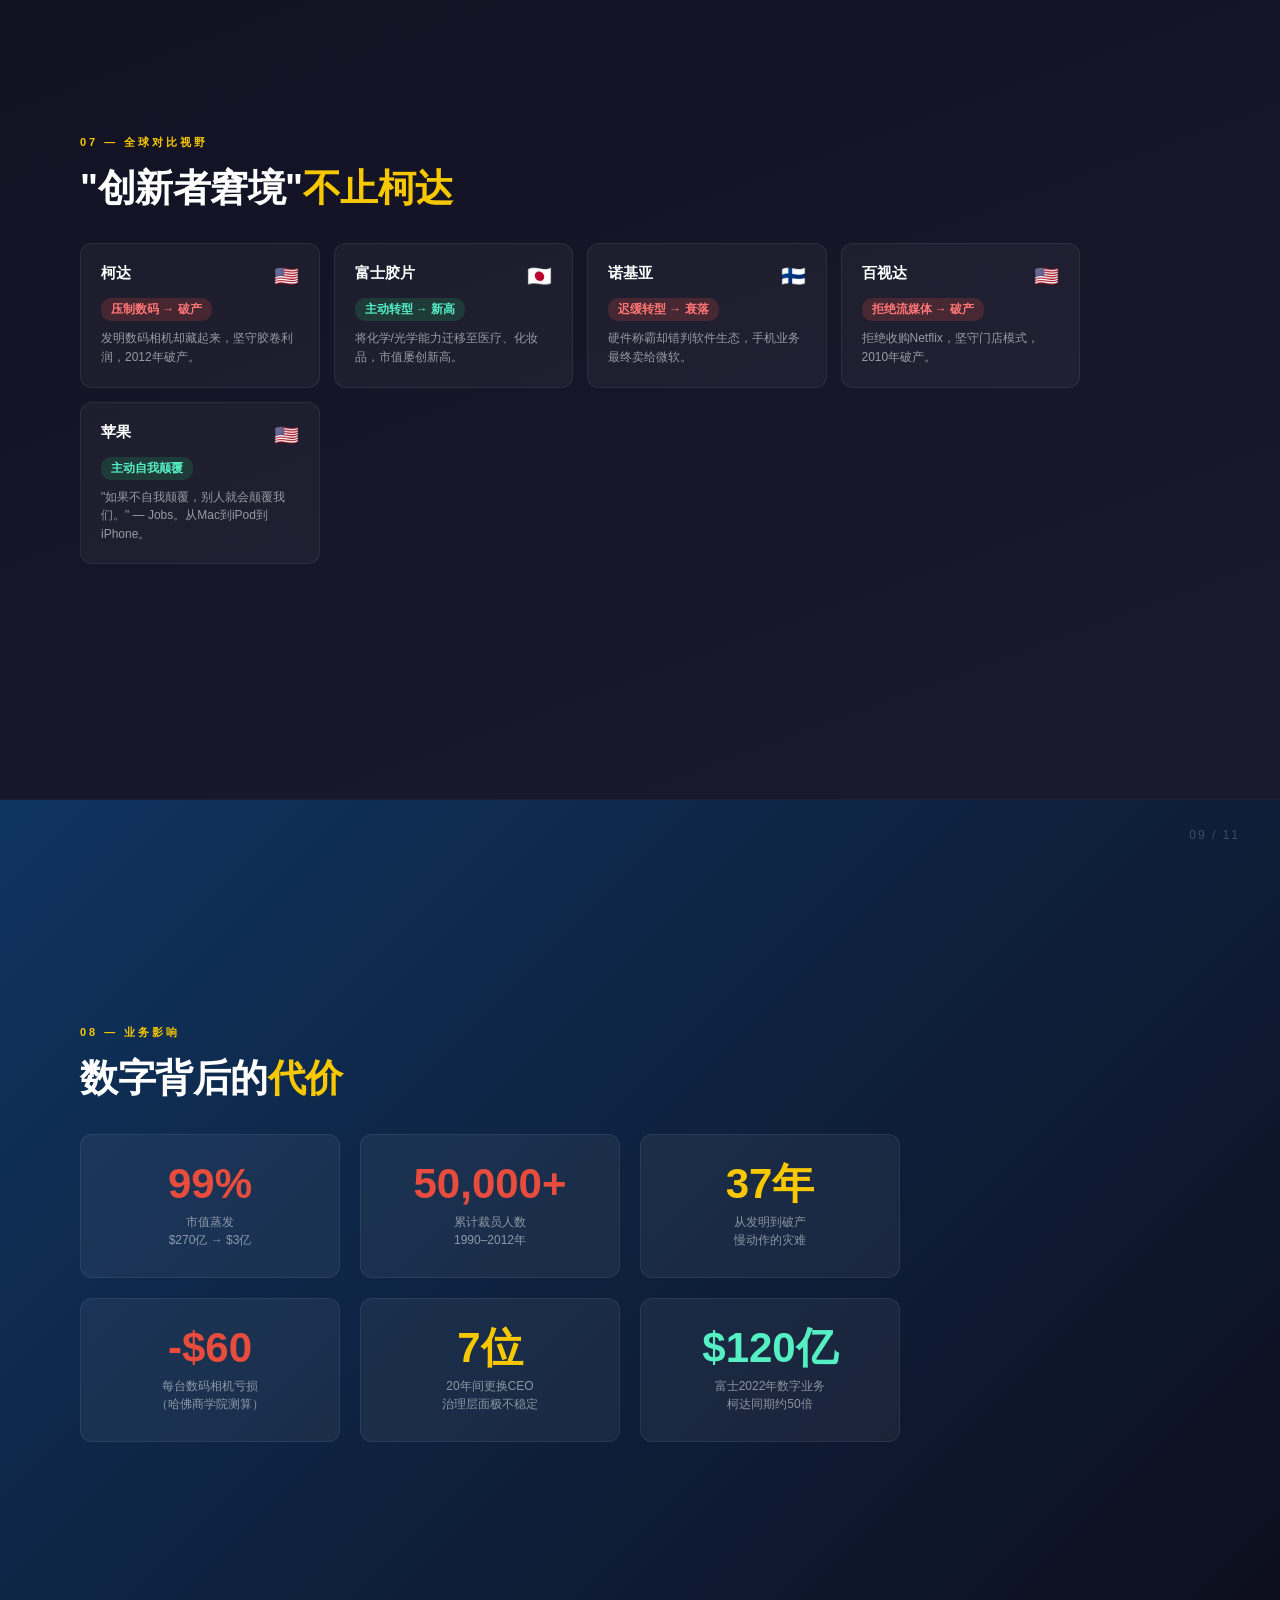
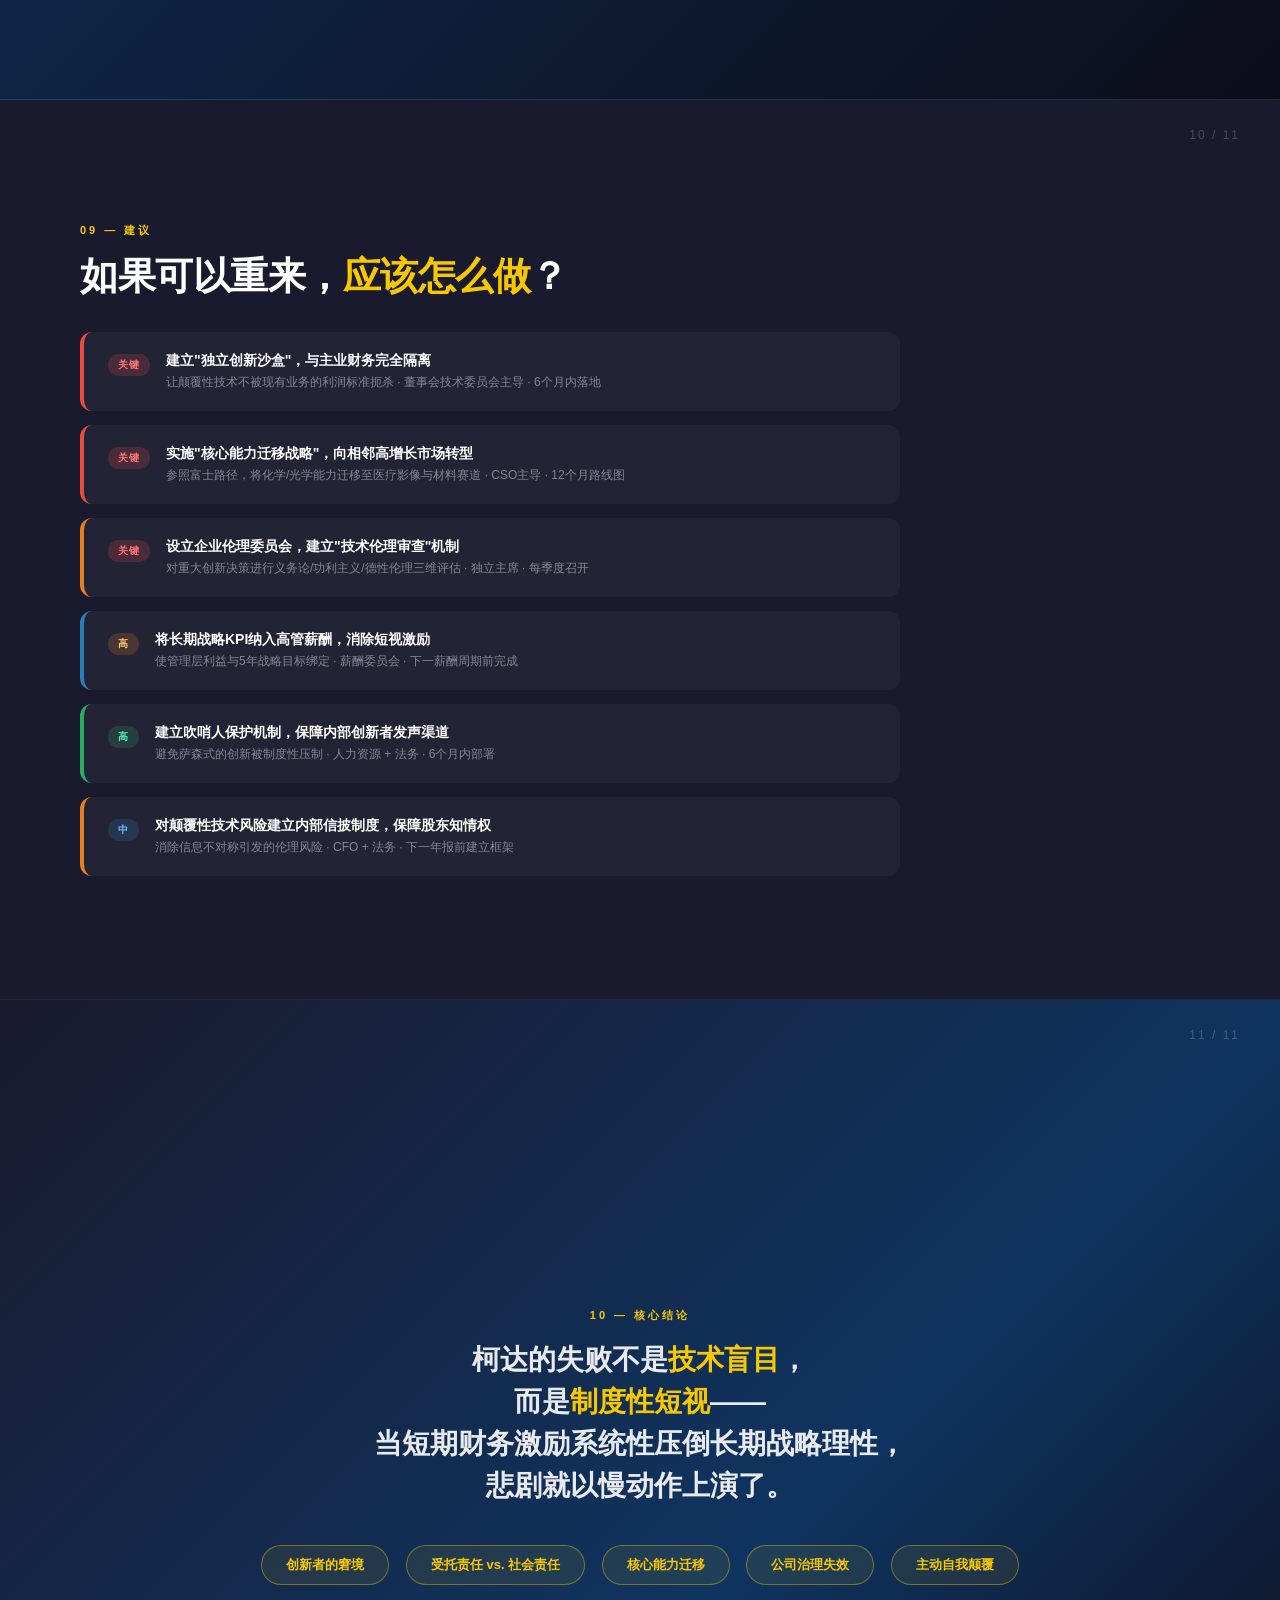
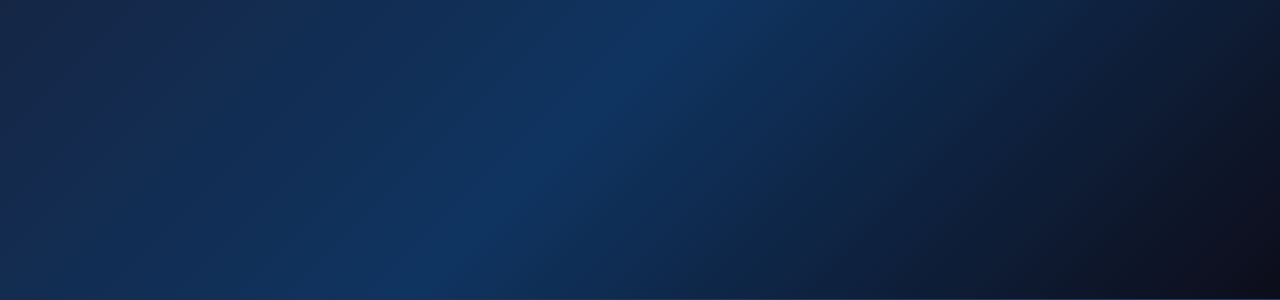
==== commit f348fa94: "Update index.html" ====
--- a/Kodak/index.html
+++ b/Kodak/index.html
@@ -1,6 +1,7 @@
 <!DOCTYPE html>
 <html lang="zh-CN">
 <head>
+<link rel="icon" href="./Images/kodak.png" type="image/png">
 <meta charset="UTF-8">
 <meta name="viewport" content="width=device-width, initial-scale=1.0">
 <title>计算风险：柯达的抉择</title>
@@ -15,11 +16,12 @@
   <a class="dot" href="#s2" title="时间线"></a>
   <a class="dot" href="#s3" title="发现"></a>
   <a class="dot" href="#s4" title="伦理"></a>
-  <a class="dot" href="#s5" title="利益相关者"></a>
-  <a class="dot" href="#s6" title="全球对比"></a>
-  <a class="dot" href="#s7" title="影响"></a>
-  <a class="dot" href="#s8" title="建议"></a>
-  <a class="dot" href="#s9" title="结论"></a>
+  <a class="dot" href="#s5" title="伦理理论分析"></a>
+  <a class="dot" href="#s6" title="利益相关者"></a>
+  <a class="dot" href="#s7" title="全球对比"></a>
+  <a class="dot" href="#s8" title="影响"></a>
+  <a class="dot" href="#s9" title="建议"></a>
+  <a class="dot" href="#s10" title="结论"></a>
 </nav>
 
 <!-- ── SLIDE 0: COVER ── -->
@@ -32,7 +34,7 @@
     <span>🏢 影像行业</span>
     <span>🌐 全球视角</span>
   </div>
-  <div class="slide-num">01 / 10</div>
+  <div class="slide-num">01 / 11</div>
 </section>
 
 <!-- ── SLIDE 1: SITUATION ── -->
@@ -50,7 +52,7 @@
       <p>主导数字影像转型，像富士胶片一样利用核心技术开辟新赛道，延续行业领导者地位。</p>
     </div>
   </div>
-  <div class="slide-num">02 / 10</div>
+  <div class="slide-num">02 / 11</div>
 </section>
 
 <!-- ── SLIDE 2: TIMELINE ── -->
@@ -79,7 +81,7 @@
       <div class="tl-text"><strong>柯达申请第11章破产保护</strong>，市值蒸发 99%，累计裁员超 50,000 人。</div>
     </div>
   </div>
-  <div class="slide-num">03 / 10</div>
+  <div class="slide-num">03 / 11</div>
 </section>
 
 <!-- ── SLIDE 3: KEY FINDINGS ── -->
@@ -106,7 +108,7 @@
       <div class="fcard-impact">机制缺陷比战略失误更根本</div>
     </div>
   </div>
-  <div class="slide-num">04 / 10</div>
+  <div class="slide-num">04 / 11</div>
 </section>
 
 <!-- ── SLIDE 4: ETHICS ── -->
@@ -131,12 +133,45 @@
       <div class="ecard-text">柯达的压制客观上延缓了数码摄影的大众普及，牺牲了消费者利益和社会的整体进步。</div>
     </div>
   </div>
-  <div class="slide-num">05 / 10</div>
-</section>
-
-<!-- ── SLIDE 5: STAKEHOLDERS ── -->
-<section id="s5" class="slide stake-bg">
-  <div class="label">05 — 利益相关者分析</div>
+  <div class="slide-num">05 / 11</div>
+</section>
+
+<!-- ── SLIDE 5: ETHICS THEORY ── -->
+<section id="s5" class="slide" style="background: linear-gradient(135deg, #1A1A2E, #16213E);">
+  <div class="label">05 — 伦理理论深度分析</div>
+  <h2>三种经典<em>伦理学视角</em>的评价</h2>
+  <div class="ethics-grid" style="grid-template-columns: repeat(auto-fit, minmax(280px, 1fr)); gap: 20px; max-width: 1100px;">
+    <div class="ecard" style="background: rgba(231,76,60,0.08); border-left: 4px solid var(--red);">
+      <div class="ecard-title" style="color: #FF7675; font-size: 16px;">📊 功利主义视角</div>
+      <div class="ecard-text" style="line-height: 1.7;">
+        <strong style="color: var(--white);">核心原则：</strong>行动应最大化整体幸福。<br><br>
+        <strong style="color: #FF7675;">评价结论：</strong>柯达选择压制创新，最终导致 50,000+ 人失业、股东损失 $270 亿、消费者享受数码摄影的进程延缓。整体福利显著为负，严重违背功利主义"最大多数人最大幸福"原则。<br><br>
+        <strong style="color: var(--white);">反事实推演：</strong>若柯达主动转型，可在保护员工、创造股东价值的同时推动社会技术进步——这才是真正的效用最大化。
+      </div>
+    </div>
+    <div class="ecard" style="background: rgba(41,128,185,0.08); border-left: 4px solid var(--blue);">
+      <div class="ecard-title" style="color: #74B9FF; font-size: 16px;">⚖️ 义务论视角（康德）</div>
+      <div class="ecard-text" style="line-height: 1.7;">
+        <strong style="color: var(--white);">核心原则：</strong>行为应符合普遍化的道德规则，诚实是不可违背的义务。<br><br>
+        <strong style="color: #74B9FF;">评价结论：</strong>管理层将数码技术列为机密，本质上是对股东隐瞒关键风险信息，违反了"诚实义务"。康德称："说谎的义务从来不存在"——任何以"保护股东利益"为名的隐瞒都无法通过可普遍化检验。<br><br>
+        <strong style="color: var(--white);">责任冲突：</strong>管理层声称履行"保护短期利润"的受托责任，但破产证明其未能履行"维持公司存续"的根本义务，责任冲突未能以合理方式解决。
+      </div>
+    </div>
+    <div class="ecard" style="background: rgba(39,174,96,0.08); border-left: 4px solid var(--green);">
+      <div class="ecard-title" style="color: #55EFC4; font-size: 16px;">💎 德性伦理视角</div>
+      <div class="ecard-text" style="line-height: 1.7;">
+        <strong style="color: var(--white);">核心原则：</strong>品格决定行为的正当性，应培养勇气、诚实、远见等美德。<br><br>
+        <strong style="color: #55EFC4;">评价结论：</strong>柯达管理层缺乏"<strong>远见</strong>"（phronesis）和"<strong>勇气</strong>"——明知未来趋势却选择回避。萨森的"<strong>创新勇气</strong>"被组织压制，德性被系统性地压抑而非鼓励。<br><br>
+        <strong style="color: var(--white);">组织文化缺陷：</strong>短期绩效至上的企业文化使"谨慎"异化为"保守"，将"稳健"变为"停滞"——品格层面已埋下失败伏笔。
+      </div>
+    </div>
+  </div>
+  <div class="slide-num">06 / 11</div>
+</section>
+
+<!-- ── SLIDE 6: STAKEHOLDERS ── -->
+<section id="s6" class="slide stake-bg">
+  <div class="label">06 — 利益相关者分析</div>
   <h2>谁赢了？<em>谁输了？</em></h2>
   <table class="stake-table">
     <thead>
@@ -186,12 +221,12 @@
       </tr>
     </tbody>
   </table>
-  <div class="slide-num">06 / 10</div>
-</section>
-
-<!-- ── SLIDE 6: GLOBAL ── -->
-<section id="s6" class="slide global-bg">
-  <div class="label">06 — 全球对比视野</div>
+  <div class="slide-num">07 / 11</div>
+</section>
+
+<!-- ── SLIDE 7: GLOBAL ── -->
+<section id="s7" class="slide global-bg">
+  <div class="label">07 — 全球对比视野</div>
   <h2>"创新者窘境"<em>不止柯达</em></h2>
   <div class="compare-cards">
     <div class="ccard">
@@ -235,12 +270,12 @@
       <div class="ccard-text">"如果不自我颠覆，别人就会颠覆我们。" — Jobs。从Mac到iPod到iPhone。</div>
     </div>
   </div>
-  <div class="slide-num">07 / 10</div>
-</section>
-
-<!-- ── SLIDE 7: NUMBERS ── -->
-<section id="s7" class="slide impact-bg">
-  <div class="label">07 — 业务影响</div>
+  <div class="slide-num">08 / 11</div>
+</section>
+
+<!-- ── SLIDE 8: NUMBERS ── -->
+<section id="s8" class="slide impact-bg">
+  <div class="label">08 — 业务影响</div>
   <h2>数字背后的<em>代价</em></h2>
   <div class="stat-grid">
     <div class="stat-box r">
@@ -268,12 +303,12 @@
       <div class="stat-label">富士2022年数字业务<br>柯达同期约50倍</div>
     </div>
   </div>
-  <div class="slide-num">08 / 10</div>
-</section>
-
-<!-- ── SLIDE 8: RECOMMENDATIONS ── -->
-<section id="s8" class="slide rec-bg">
-  <div class="label">08 — 建议</div>
+  <div class="slide-num">09 / 11</div>
+</section>
+
+<!-- ── SLIDE 9: RECOMMENDATIONS ── -->
+<section id="s9" class="slide rec-bg">
+  <div class="label">09 — 建议</div>
   <h2>如果可以重来，<em>应该怎么做</em>？</h2>
   <div class="rec-list">
     <div class="rec-item c1">
@@ -291,13 +326,27 @@
       </div>
     </div>
     <div class="rec-item c3">
+      <span class="rec-priority p-crit">关键</span>
+      <div class="rec-body">
+        <div class="rec-title">设立<strong>企业伦理委员会</strong>，建立"技术伦理审查"机制</div>
+        <div class="rec-meta">对重大创新决策进行义务论/功利主义/德性伦理三维评估 · 独立主席 · 每季度召开</div>
+      </div>
+    </div>
+    <div class="rec-item c4">
       <span class="rec-priority p-high">高</span>
       <div class="rec-body">
         <div class="rec-title">将长期战略KPI纳入高管薪酬，消除短视激励</div>
         <div class="rec-meta">使管理层利益与5年战略目标绑定 · 薪酬委员会 · 下一薪酬周期前完成</div>
       </div>
     </div>
-    <div class="rec-item c4">
+    <div class="rec-item" style="border-left-color: var(--green);">
+      <span class="rec-priority" style="background: rgba(39,174,96,0.2); color: #55EFC4;">高</span>
+      <div class="rec-body">
+        <div class="rec-title">建立<strong>吹哨人保护机制</strong>，保障内部创新者发声渠道</div>
+        <div class="rec-meta">避免萨森式的创新被制度性压制 · 人力资源 + 法务 · 6个月内部署</div>
+      </div>
+    </div>
+    <div class="rec-item" style="border-left-color: #E67E22;">
       <span class="rec-priority p-mid">中</span>
       <div class="rec-body">
         <div class="rec-title">对颠覆性技术风险建立内部信披制度，保障股东知情权</div>
@@ -305,12 +354,12 @@
       </div>
     </div>
   </div>
-  <div class="slide-num">09 / 10</div>
-</section>
-
-<!-- ── SLIDE 9: CONCLUSION ── -->
-<section id="s9" class="slide conclusion-bg">
-  <div class="label">09 — 核心结论</div>
+  <div class="slide-num">10 / 11</div>
+</section>
+
+<!-- ── SLIDE 10: CONCLUSION ── -->
+<section id="s10" class="slide conclusion-bg">
+  <div class="label">10 — 核心结论</div>
   <p class="conclusion-quote">
     柯达的失败不是<em>技术盲目</em>，<br>
     而是<em>制度性短视</em>——<br>
@@ -324,7 +373,7 @@
     <span class="key-pill">公司治理失效</span>
     <span class="key-pill">主动自我颠覆</span>
   </div>
-  <div class="slide-num">10 / 10</div>
+  <div class="slide-num">11 / 11</div>
 </section>
 
 <script src="./JavaScript/main.js"></script>
